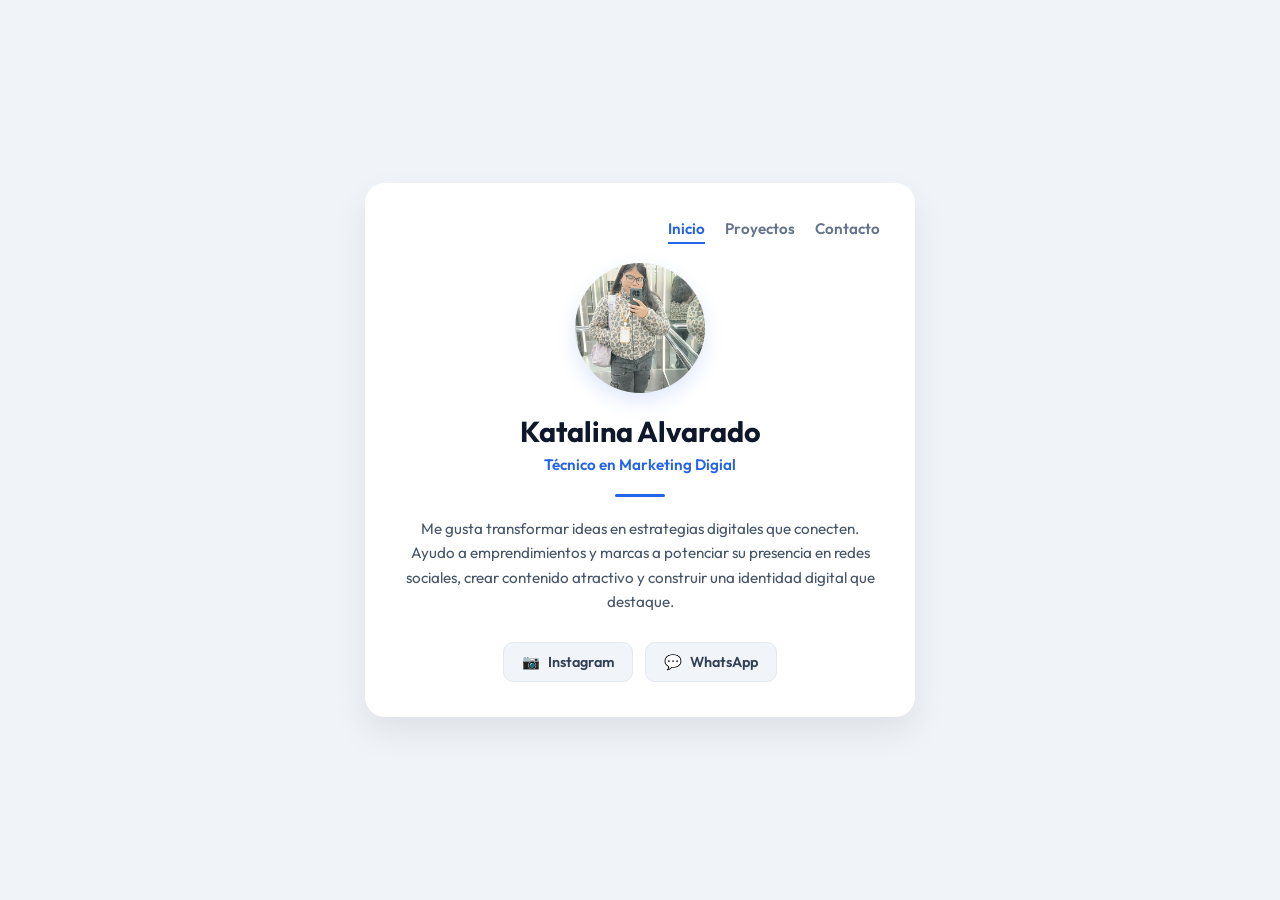
==== index.html @ 7e20e164 "Guardar cambios realizados en el proyecto" ====
<!DOCTYPE html>
<html lang="es">

<head>
    <meta charset="UTF-8">
    <meta name="viewport" content="width=device-width, initial-scale=1.0">
    <title>Mi Portafolio - Tarjeta de Presentación</title>
    <!-- Vinculación del archivo CSS externo -->
    <link rel="stylesheet" href="css/style.css">
    <!-- Tipografía desde Google Fonts (Outfit) -->
    <link rel="preconnect" href="https://fonts.googleapis.com">
    <link rel="preconnect" href="https://fonts.gstatic.com" crossorigin>
    <link href="https://fonts.googleapis.com/css2?family=Outfit:wght@300;400;600;700&display=swap" rel="stylesheet">
</head>

<body>

    <!-- CONTENEDOR CENTRAL (TARJETA) -->
    <main class="card">

        <!-- 4.1 Menú de Navegación Superior -->
        <nav class="nav-menu">
            <ul>
                <li><a href="#" class="active">Inicio</a></li>
                <li><a href="#">Proyectos</a></li>
                <li><a href="#">Contacto</a></li>
            </ul>
        </nav>

        <!-- 4.2 Avatar Circular -->
        <div class="avatar-container">
            <!-- Corregida la ruta a img/avatar.jpg -->
            <img src="img/avatar.jpg" alt="Fotografía de Katalina Alvarado" class="avatar-img">
        </div>

        <!-- 4.3 Jerarquía de Textos y Línea Separadora -->
        <h1 class="name">Katalina Alvarado</h1>
        <p class="subtitle">Técnico en Marketing Digial</p>

        <hr class="divider">

        <p class="bio">
            Me gusta transformar ideas en estrategias digitales que conecten. Ayudo a emprendimientos y marcas
            a potenciar su presencia en redes sociales, crear contenido atractivo y construir una identidad digital que
            destaque.
        </p>

        <!-- 4.4 Botones de Enlace (Redes Sociales) -->
        <div class="social-links">
            <a href=https://www.instagram.com/kataatejidos?stkn=MW1tZG80bTdweTByMg==target="_blank"
                rel="noopener noreferrer" class="btn">
                <i class="icon">📷</i> Instagram
            </a>
            <a href=https://web.whatsapp.com/="_blank" rel="noopener noreferrer" class="btn">
                <i class="icon">💬</i> WhatsApp
            </a>
        </div>

    </main>

</body>

</html>
---- css/style.css ----
/* ==========================================================================
   1. RESET Y ESTILOS GENERALES
   ========================================================================== */
* {
    margin: 0;
    padding: 0;
    box-sizing: border-box;
}

body {
    font-family: 'Outfit', 'Arial', sans-serif;
    background-color: #f0f4f8;
    color: #334155;

    /* CENTRADO FLEXBOX */
    display: flex;
    justify-content: center;
    align-items: center;

    min-height: 100vh;
    padding: 20px;
}

/* ==========================================================================
   2. CONTENEDOR CENTRAL (CARD)
   ========================================================================== */
.card {
    background-color: #ffffff;
    width: 90%;
    max-width: 550px;
    border-radius: 20px;
    box-shadow: 0 15px 35px rgba(0, 0, 0, 0.08);
    padding: 35px;
    text-align: center;
}

/* ==========================================================================
   3. MENÚ DE NAVEGACIÓN
   ========================================================================== */
.nav-menu ul {
    list-style: none;
    display: flex;
    justify-content: flex-end;
    gap: 20px;
    margin-bottom: 25px;
}

.nav-menu a {
    text-decoration: none;
    color: #64748b;
    font-size: 0.95rem;
    font-weight: 600;
    padding-bottom: 4px;
    transition: all 0.3s ease;
}

.nav-menu a:hover,
.nav-menu a.active {
    color: #2563eb;
    border-bottom: 2px solid #2563eb;
}

/* ==========================================================================
   4. AVATAR CIRCULAR
   ========================================================================== */
.avatar-container {
    width: 130px;
    height: 130px;
    margin: 0 auto 20px auto;
    border-radius: 50%;
    overflow: hidden;
    box-shadow: 0 8px 20px rgba(37, 99, 235, 0.15);
}

.avatar-img {
    width: 100%;
    height: 100%;
    object-fit: cover;
}

/* ==========================================================================
   5. TEXTOS Y DIVISOR
   ========================================================================== */
.name {
    font-size: 1.8rem;
    font-weight: 700;
    color: #0f172a;
    margin-bottom: 6px;
}

.subtitle {
    font-size: 0.95rem;
    color: #2563eb;
    font-weight: 600;
    margin-bottom: 20px;
}

.divider {
    width: 50px;
    height: 3px;
    background-color: #2563eb;
    border: none;
    border-radius: 2px;
    margin: 0 auto 20px auto;
}

.bio {
    font-size: 0.95rem;
    line-height: 1.6;
    color: #475569;
    margin-bottom: 28px;
}

/* ==========================================================================
   6. BOTONES SOCIALES
   ========================================================================== */
.social-links {
    display: flex;
    justify-content: center;
    gap: 12px;
    flex-wrap: wrap;
}

.btn {
    display: inline-flex;
    align-items: center;
    gap: 8px;
    padding: 10px 18px;
    border-radius: 10px;
    text-decoration: none;
    font-weight: 600;
    font-size: 0.9rem;
    color: #334155;
    background-color: #f1f5f9;
    border: 1px solid #e2e8f0;
    transition: all 0.3s ease;
}

.btn:hover {
    background-color: #2563eb;
    color: #ffffff;
    border-color: #2563eb;
    transform: translateY(-2px);
}

.icon {
    font-style: normal;
}
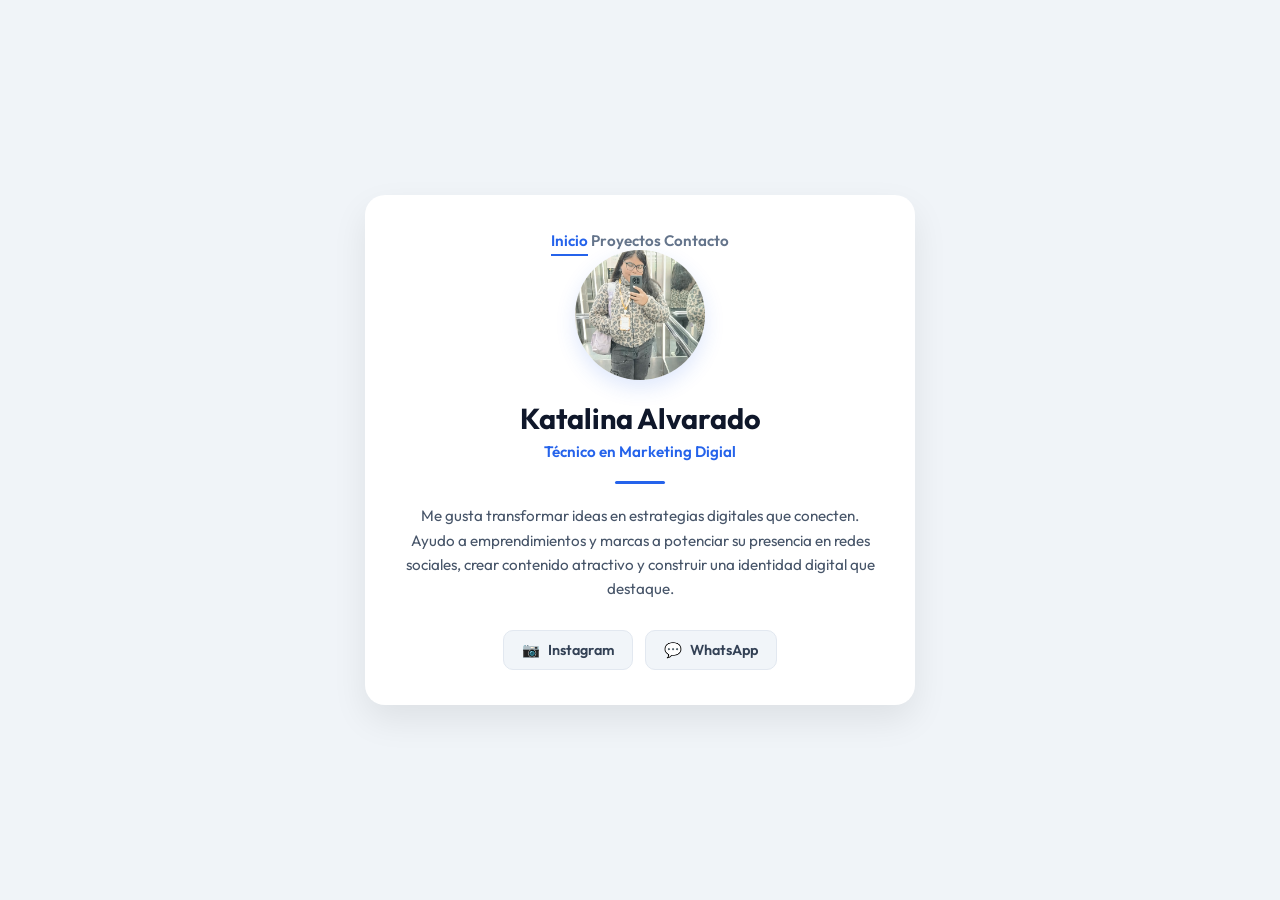
==== commit 491d1b13: "feat: implementar paginas de proyectos y contacto con navegacion completa" ====
--- a/index.html
+++ b/index.html
@@ -20,11 +20,9 @@
 
         <!-- 4.1 Menú de Navegación Superior -->
         <nav class="nav-menu">
-            <ul>
-                <li><a href="#" class="active">Inicio</a></li>
-                <li><a href="#">Proyectos</a></li>
-                <li><a href="#">Contacto</a></li>
-            </ul>
+            <a href="index.html" class="active">Inicio</a>
+            <a href="proyectos.html">Proyectos</a>
+            <a href="contacto.html">Contacto</a>
         </nav>
 
         <!-- 4.2 Avatar Circular -->
@@ -47,8 +45,7 @@
 
         <!-- 4.4 Botones de Enlace (Redes Sociales) -->
         <div class="social-links">
-            <a href=https://www.instagram.com/kataatejidos?stkn=MW1tZG80bTdweTByMg==target="_blank"
-                rel="noopener noreferrer" class="btn">
+            <a href="https://www.instagram.com/kataatejidos" target="_blank" rel="noopener noreferrer" class="btn">
                 <i class="icon">📷</i> Instagram
             </a>
             <a href=https://web.whatsapp.com/="_blank" rel="noopener noreferrer" class="btn">
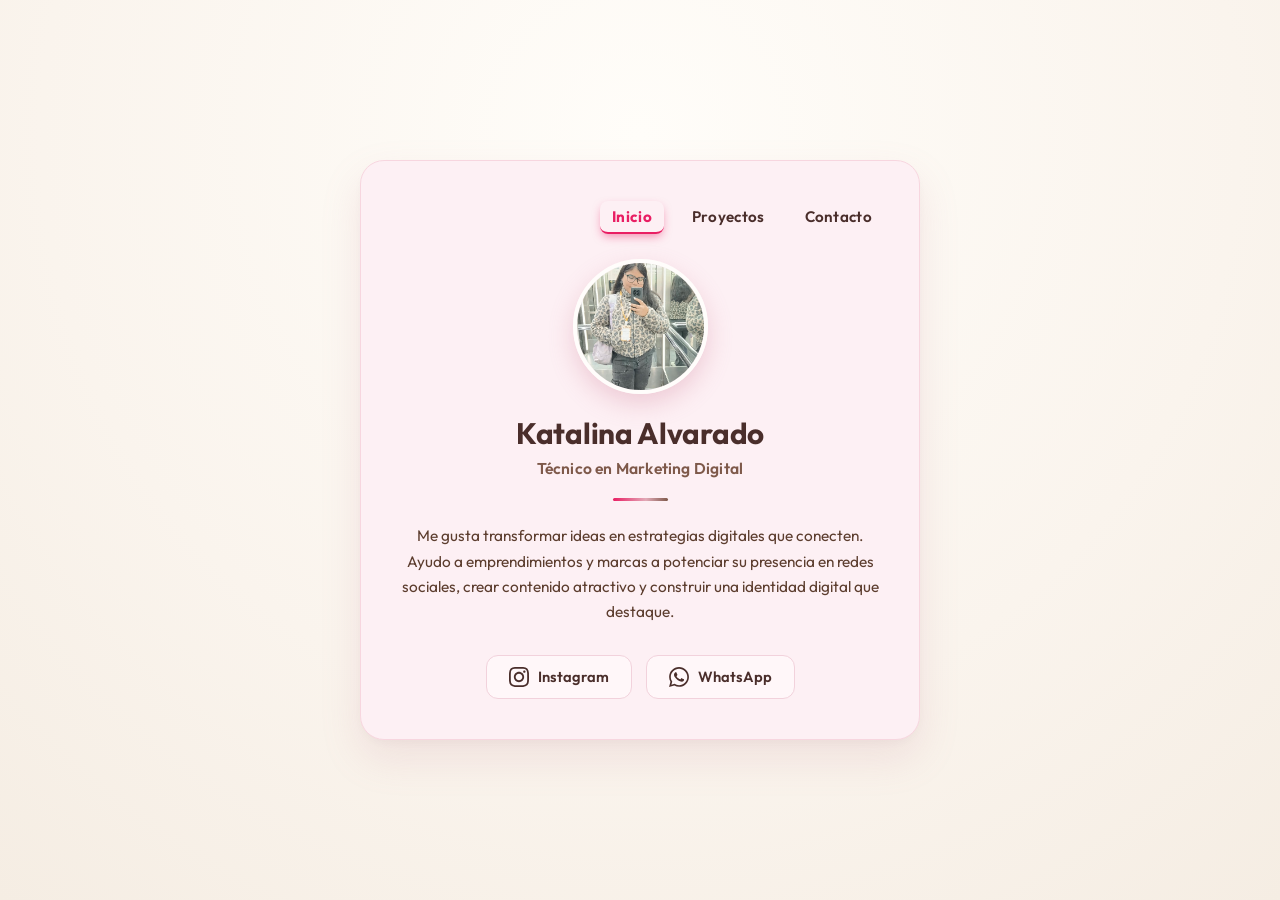
==== commit 13c5a059: "guardar cambios de colores e iconos" ====
--- a/index.html
+++ b/index.html
@@ -4,7 +4,7 @@
 <head>
     <meta charset="UTF-8">
     <meta name="viewport" content="width=device-width, initial-scale=1.0">
-    <title>Mi Portafolio - Tarjeta de Presentación</title>
+    <title>Mi Portafolio - Katalina Alvarado</title>
     <!-- Vinculación del archivo CSS externo -->
     <link rel="stylesheet" href="css/style.css">
     <!-- Tipografía desde Google Fonts (Outfit) -->
@@ -27,13 +27,12 @@
 
         <!-- 4.2 Avatar Circular -->
         <div class="avatar-container">
-            <!-- Corregida la ruta a img/avatar.jpg -->
             <img src="img/avatar.jpg" alt="Fotografía de Katalina Alvarado" class="avatar-img">
         </div>
 
         <!-- 4.3 Jerarquía de Textos y Línea Separadora -->
         <h1 class="name">Katalina Alvarado</h1>
-        <p class="subtitle">Técnico en Marketing Digial</p>
+        <p class="subtitle">Técnico en Marketing Digital</p>
 
         <hr class="divider">
 
@@ -45,11 +44,17 @@
 
         <!-- 4.4 Botones de Enlace (Redes Sociales) -->
         <div class="social-links">
-            <a href="https://www.instagram.com/kataatejidos" target="_blank" rel="noopener noreferrer" class="btn">
-                <i class="icon">📷</i> Instagram
+            <a href="https://www.instagram.com/kataatejidos" target="_blank" rel="noopener noreferrer" class="btn btn-instagram">
+                <svg class="social-icon" width="20" height="20" viewBox="0 0 24 24" fill="currentColor" aria-hidden="true">
+                    <path d="M12 2.163c3.204 0 3.584.012 4.85.07 3.252.148 4.771 1.691 4.919 4.919.058 1.265.069 1.645.069 4.849 0 3.205-.012 3.584-.069 4.849-.149 3.225-1.664 4.771-4.919 4.919-1.266.058-1.644.07-4.85.07-3.204 0-3.584-.012-4.849-.07-3.26-.149-4.771-1.699-4.919-4.92-.058-1.265-.07-1.644-.07-4.849 0-3.204.013-3.583.07-4.849.149-3.227 1.664-4.771 4.919-4.919 1.266-.057 1.645-.069 4.849-.069zm0-2.163c-3.259 0-3.667.014-4.947.072-4.358.2-6.78 2.618-6.98 6.98-.059 1.281-.073 1.689-.073 4.948 0 3.259.014 3.668.072 4.948.2 4.358 2.618 6.78 6.98 6.98 1.281.058 1.689.072 4.948.072 3.259 0 3.668-.014 4.948-.072 4.354-.2 6.782-2.618 6.979-6.98.059-1.28.073-1.689.073-4.948 0-3.259-.014-3.667-.072-4.947-.196-4.354-2.617-6.78-6.979-6.98-1.281-.059-1.69-.073-4.949-.073zm0 5.838c-3.403 0-6.162 2.759-6.162 6.162s2.759 6.163 6.162 6.163 6.162-2.759 6.162-6.163c0-3.403-2.759-6.162-6.162-6.162zm0 10.162c-2.209 0-4-1.79-4-4 0-2.209 1.791-4 4-4s4 1.791 4 4c0 2.21-1.791 4-4 4zm6.406-11.845c-.796 0-1.441.645-1.441 1.44s.645 1.44 1.441 1.44c.795 0 1.439-.645 1.439-1.44s-.644-1.44-1.439-1.44z"/>
+                </svg>
+                <span>Instagram</span>
             </a>
-            <a href=https://web.whatsapp.com/="_blank" rel="noopener noreferrer" class="btn">
-                <i class="icon">💬</i> WhatsApp
+            <a href="https://web.whatsapp.com/" target="_blank" rel="noopener noreferrer" class="btn btn-whatsapp">
+                <svg class="social-icon" width="20" height="20" viewBox="0 0 24 24" fill="currentColor" aria-hidden="true">
+                    <path d="M.057 24l1.687-6.163c-1.041-1.804-1.588-3.849-1.587-5.946.003-6.556 5.338-11.891 11.893-11.891 3.181.001 6.167 1.24 8.413 3.488 2.245 2.248 3.481 5.236 3.48 8.414-.003 6.557-5.338 11.892-11.893 11.892-1.99-.001-3.951-.5-5.688-1.448l-6.305 1.654zm6.597-3.807c1.676.995 3.276 1.591 5.392 1.592 5.448 0 9.886-4.434 9.889-9.885.002-5.462-4.415-9.89-9.881-9.892-5.452 0-9.887 4.434-9.889 9.884-.001 2.225.651 3.891 1.746 5.634l-.999 3.648 3.742-.981zm11.387-5.464c-.074-.124-.272-.198-.57-.347-.297-.149-1.758-.868-2.031-.967-.272-.099-.47-.149-.669.149-.198.297-.768.967-.941 1.165-.173.198-.347.223-.644.074-.297-.149-1.255-.462-2.39-1.475-.883-.788-1.48-1.761-1.653-2.059-.173-.297-.018-.458.13-.606.134-.133.297-.347.446-.521.151-.172.2-.296.3-.495.099-.198.05-.372-.025-.521-.075-.148-.669-1.611-.916-2.206-.242-.579-.487-.501-.669-.51l-.57-.01c-.198 0-.52.074-.792.372s-1.04 1.016-1.04 2.479 1.065 2.876 1.213 3.074c.149.198 2.095 3.2 5.076 4.487.709.306 1.263.489 1.694.626.712.226 1.36.194 1.872.118.571-.085 1.758-.719 2.006-1.413.248-.695.248-1.29.173-1.414z"/>
+                </svg>
+                <span>WhatsApp</span>
             </a>
         </div>
 
--- a/css/style.css
+++ b/css/style.css
@@ -1,5 +1,41 @@
 /* ==========================================================================
-   1. RESET Y ESTILOS GENERALES
+   1. VARIABLES CSS - PALETA DE COLOR Y EFECTOS
+   ========================================================================== */
+:root {
+    /* Fondo crema claro */
+    --bg-cream: #FAF5EE;
+    --bg-cream-gradient: radial-gradient(circle at 50% 15%, #FFFDF9 0%, #FAF4ED 60%, #F5EDE3 100%);
+
+    /* Cuadro rosado claro */
+    --card-pink: #FDF0F4;
+    --card-pink-border: #F7D6DF;
+    --card-pink-inner: #FFF8FA;
+    --card-shadow: 0 18px 40px rgba(194, 126, 146, 0.16), 0 4px 12px rgba(0, 0, 0, 0.03);
+
+    /* Textos color café */
+    --text-coffee: #4A2E2B;        /* Café oscuro para nombres y títulos */
+    --text-coffee-body: #5C3D2E;   /* Café intermedio para biografía y textos */
+    --text-coffee-muted: #7E594A;  /* Café suave para subtítulos y detalles */
+    --divider-color: #E2AAB7;      /* Línea separadora */
+
+    /* Links y efecto brillo rosado fuerte */
+    --pink-strong: #E91E63;
+    --pink-glow: rgba(233, 30, 99, 0.7);
+    --pink-glow-spread: 0 0 12px rgba(233, 30, 99, 0.7), 0 0 24px rgba(233, 30, 99, 0.35);
+
+    /* Colores de brillo para redes sociales */
+    --social-bg: #FFF7F9;
+    --social-border: #F2D2DC;
+    --instagram-color: #E1306C;
+    --instagram-glow: 0 0 15px rgba(225, 48, 108, 0.75), 0 0 28px rgba(225, 48, 108, 0.4);
+    --whatsapp-color: #25D366;
+    --whatsapp-glow: 0 0 15px rgba(37, 211, 102, 0.75), 0 0 28px rgba(37, 211, 102, 0.4);
+    --github-color: #8A57DF;
+    --github-glow: 0 0 15px rgba(138, 87, 223, 0.75), 0 0 28px rgba(138, 87, 223, 0.4);
+}
+
+/* ==========================================================================
+   2. RESET Y ESTILOS GENERALES
    ========================================================================== */
 * {
     margin: 0;
@@ -8,141 +44,380 @@
 }
 
 body {
-    font-family: 'Outfit', 'Arial', sans-serif;
-    background-color: #f0f4f8;
-    color: #334155;
-
-    /* CENTRADO FLEXBOX */
+    font-family: 'Outfit', -apple-system, BlinkMacSystemFont, 'Segoe UI', Roboto, sans-serif;
+    background-color: var(--bg-cream);
+    background-image: var(--bg-cream-gradient);
+    color: var(--text-coffee-body);
+    min-height: 100vh;
     display: flex;
     justify-content: center;
     align-items: center;
-
-    min-height: 100vh;
-    padding: 20px;
-}
-
-/* ==========================================================================
-   2. CONTENEDOR CENTRAL (CARD)
+    padding: 25px 20px;
+}
+
+/* Estilo global de enlaces */
+a {
+    color: var(--text-coffee);
+    text-decoration: none;
+    transition: all 0.3s cubic-bezier(0.25, 0.8, 0.25, 1);
+}
+
+a:hover {
+    color: var(--pink-strong);
+    text-shadow: var(--pink-glow-spread);
+}
+
+/* ==========================================================================
+   3. CONTENEDOR CENTRAL (CUADRO / TARJETA)
    ========================================================================== */
 .card {
-    background-color: #ffffff;
+    background-color: var(--card-pink);
     width: 90%;
-    max-width: 550px;
-    border-radius: 20px;
-    box-shadow: 0 15px 35px rgba(0, 0, 0, 0.08);
-    padding: 35px;
+    max-width: 560px;
+    border-radius: 24px;
+    border: 1px solid var(--card-pink-border);
+    box-shadow: var(--card-shadow);
+    padding: 40px 35px;
     text-align: center;
-}
-
-/* ==========================================================================
-   3. MENÚ DE NAVEGACIÓN
-   ========================================================================== */
+    position: relative;
+    backdrop-filter: blur(8px);
+    transition: transform 0.3s ease, box-shadow 0.3s ease;
+}
+
+/* ==========================================================================
+   4. MENÚ DE NAVEGACIÓN
+   ========================================================================== */
+.nav-menu {
+    display: flex;
+    justify-content: flex-end;
+    gap: 16px;
+    margin-bottom: 25px;
+}
+
 .nav-menu ul {
     list-style: none;
     display: flex;
     justify-content: flex-end;
-    gap: 20px;
+    gap: 16px;
     margin-bottom: 25px;
+    padding: 0;
 }
 
 .nav-menu a {
     text-decoration: none;
-    color: #64748b;
+    color: var(--text-coffee);
     font-size: 0.95rem;
     font-weight: 600;
-    padding-bottom: 4px;
+    padding: 6px 12px;
+    border-radius: 8px;
+    position: relative;
+    letter-spacing: 0.3px;
     transition: all 0.3s ease;
 }
 
-.nav-menu a:hover,
+.nav-menu a:hover {
+    color: var(--pink-strong);
+    text-shadow: 0 0 10px var(--pink-glow), 0 0 20px rgba(233, 30, 99, 0.4);
+    background-color: rgba(233, 30, 99, 0.06);
+}
+
 .nav-menu a.active {
-    color: #2563eb;
-    border-bottom: 2px solid #2563eb;
-}
-
-/* ==========================================================================
-   4. AVATAR CIRCULAR
+    color: var(--pink-strong);
+    font-weight: 700;
+    border-bottom: 2px solid var(--pink-strong);
+    box-shadow: 0 4px 10px -2px rgba(233, 30, 99, 0.5);
+}
+
+/* ==========================================================================
+   5. AVATAR CIRCULAR
    ========================================================================== */
 .avatar-container {
-    width: 130px;
-    height: 130px;
+    width: 135px;
+    height: 135px;
     margin: 0 auto 20px auto;
     border-radius: 50%;
     overflow: hidden;
-    box-shadow: 0 8px 20px rgba(37, 99, 235, 0.15);
+    border: 4px solid #FFFDFB;
+    box-shadow: 0 10px 25px rgba(205, 120, 145, 0.3);
+    transition: transform 0.3s ease, box-shadow 0.3s ease;
+}
+
+.avatar-container:hover {
+    transform: scale(1.03);
+    box-shadow: 0 12px 28px rgba(233, 30, 99, 0.35);
 }
 
 .avatar-img {
     width: 100%;
     height: 100%;
     object-fit: cover;
-}
-
-/* ==========================================================================
-   5. TEXTOS Y DIVISOR
-   ========================================================================== */
-.name {
-    font-size: 1.8rem;
+    display: block;
+}
+
+/* ==========================================================================
+   6. TEXTOS Y LÍNEA DIVISORA (COLOR CAFÉ)
+   ========================================================================== */
+.name, h1 {
+    font-size: 1.85rem;
     font-weight: 700;
-    color: #0f172a;
+    color: var(--text-coffee);
     margin-bottom: 6px;
+    letter-spacing: -0.3px;
 }
 
 .subtitle {
-    font-size: 0.95rem;
-    color: #2563eb;
+    font-size: 0.98rem;
+    color: var(--text-coffee-muted);
     font-weight: 600;
     margin-bottom: 20px;
+    letter-spacing: 0.2px;
 }
 
 .divider {
-    width: 50px;
+    width: 55px;
     height: 3px;
-    background-color: #2563eb;
+    background: linear-gradient(90deg, #E91E63 0%, var(--divider-color) 60%, var(--text-coffee-muted) 100%);
     border: none;
-    border-radius: 2px;
-    margin: 0 auto 20px auto;
+    border-radius: 3px;
+    margin: 0 auto 22px auto;
 }
 
 .bio {
-    font-size: 0.95rem;
-    line-height: 1.6;
-    color: #475569;
-    margin-bottom: 28px;
-}
-
-/* ==========================================================================
-   6. BOTONES SOCIALES
+    font-size: 0.96rem;
+    line-height: 1.65;
+    color: var(--text-coffee-body);
+    margin-bottom: 30px;
+    text-align: center;
+}
+
+/* ==========================================================================
+   7. BOTONES SOCIALES E ICONOS
    ========================================================================== */
 .social-links {
     display: flex;
     justify-content: center;
-    gap: 12px;
+    gap: 14px;
     flex-wrap: wrap;
 }
 
 .btn {
     display: inline-flex;
     align-items: center;
-    gap: 8px;
-    padding: 10px 18px;
-    border-radius: 10px;
+    justify-content: center;
+    gap: 9px;
+    padding: 11px 22px;
+    border-radius: 12px;
     text-decoration: none;
     font-weight: 600;
+    font-size: 0.92rem;
+    color: var(--text-coffee);
+    background-color: var(--social-bg);
+    border: 1.5px solid var(--social-border);
+    transition: all 0.35s cubic-bezier(0.25, 0.8, 0.25, 1);
+    cursor: pointer;
+}
+
+.btn .icon,
+.btn .social-icon {
+    display: inline-flex;
+    align-items: center;
+    justify-content: center;
+    color: var(--text-coffee);
+    fill: currentColor;
+    transition: all 0.35s ease;
+}
+
+/* Links al pasar el cursor: color rosado fuerte y brillo general */
+.btn:hover {
+    color: var(--pink-strong);
+    border-color: var(--pink-strong);
+    background-color: #FFFFFF;
+    box-shadow: 0 0 15px rgba(233, 30, 99, 0.6), 0 0 28px rgba(233, 30, 99, 0.3);
+    text-shadow: 0 0 8px rgba(233, 30, 99, 0.5);
+    transform: translateY(-3px);
+}
+
+.btn:hover .icon,
+.btn:hover .social-icon {
+    color: inherit;
+    fill: currentColor;
+}
+
+/* Brillo específico de Instagram al pasar el cursor */
+.btn-instagram:hover {
+    color: var(--instagram-color);
+    border-color: var(--instagram-color);
+    background-color: #FFFFFF;
+    box-shadow: var(--instagram-glow);
+    text-shadow: 0 0 8px rgba(225, 48, 108, 0.7);
+}
+
+.btn-instagram:hover .social-icon {
+    color: var(--instagram-color);
+    fill: var(--instagram-color);
+    filter: drop-shadow(0 0 6px rgba(225, 48, 108, 0.7));
+}
+
+/* Brillo específico de WhatsApp al pasar el cursor */
+.btn-whatsapp:hover {
+    color: #1FAF59;
+    border-color: var(--whatsapp-color);
+    background-color: #FFFFFF;
+    box-shadow: var(--whatsapp-glow);
+    text-shadow: 0 0 8px rgba(37, 211, 102, 0.7);
+}
+
+.btn-whatsapp:hover .social-icon {
+    color: var(--whatsapp-color);
+    fill: var(--whatsapp-color);
+    filter: drop-shadow(0 0 6px rgba(37, 211, 102, 0.7));
+}
+
+/* ==========================================================================
+   8. PÁGINA DE PROYECTOS (ESTILOS ARMONIOSOS)
+   ========================================================================== */
+.projects-container {
+    width: 100%;
+}
+
+.projects-container h2 {
+    font-size: 1.8rem;
+    font-weight: 700;
+    color: var(--text-coffee);
+    margin-bottom: 20px;
+    text-align: center;
+}
+
+.projects-grid {
+    display: grid;
+    grid-template-columns: 1fr;
+    gap: 22px;
+    margin-top: 15px;
+}
+
+.project-card {
+    background-color: var(--card-pink-inner);
+    border: 1.5px solid var(--card-pink-border);
+    border-radius: 18px;
+    padding: 20px;
+    text-align: center;
+    box-shadow: 0 6px 16px rgba(194, 126, 146, 0.1);
+    transition: transform 0.3s ease, box-shadow 0.3s ease;
+}
+
+.project-card:hover {
+    transform: translateY(-4px);
+    box-shadow: 0 12px 28px rgba(233, 30, 99, 0.22);
+    border-color: #F0BDCB;
+}
+
+.project-card img,
+.projects-grid img {
+    width: 100% !important;
+    max-width: 320px !important;
+    height: 220px !important;
+    object-fit: cover !important;
+    display: block !important;
+    margin: 0 auto 16px auto !important;
+    border-radius: 14px !important;
+    box-shadow: 0 6px 14px rgba(180, 110, 130, 0.15);
+}
+
+.project-card h3 {
+    font-size: 1.25rem;
+    color: var(--text-coffee);
+    margin-bottom: 8px;
+    font-weight: 700;
+}
+
+.project-card p {
+    font-size: 0.92rem;
+    color: var(--text-coffee-body);
+    line-height: 1.55;
+    margin-bottom: 16px;
+}
+
+/* ==========================================================================
+   9. PÁGINA DE CONTACTO (FORMULARIO)
+   ========================================================================== */
+.contact-container {
+    width: 100%;
+}
+
+.contact-container h2 {
+    font-size: 1.8rem;
+    font-weight: 700;
+    color: var(--text-coffee);
+    margin-bottom: 8px;
+}
+
+.contact-container p {
+    font-size: 0.95rem;
+    color: var(--text-coffee-body);
+    margin-bottom: 24px;
+}
+
+.contact-form {
+    display: flex;
+    flex-direction: column;
+    gap: 18px;
+    text-align: left;
+}
+
+.form-group {
+    display: flex;
+    flex-direction: column;
+    gap: 6px;
+}
+
+.form-group label {
     font-size: 0.9rem;
-    color: #334155;
-    background-color: #f1f5f9;
-    border: 1px solid #e2e8f0;
+    font-weight: 600;
+    color: var(--text-coffee);
+}
+
+.form-group input,
+.form-group textarea {
+    width: 100%;
+    padding: 12px 14px;
+    border: 1.5px solid var(--card-pink-border);
+    border-radius: 10px;
+    font-family: inherit;
+    font-size: 0.95rem;
+    color: var(--text-coffee);
+    background-color: #FFFFFF;
     transition: all 0.3s ease;
 }
 
-.btn:hover {
-    background-color: #2563eb;
-    color: #ffffff;
-    border-color: #2563eb;
+.form-group input:focus,
+.form-group textarea:focus {
+    outline: none;
+    border-color: var(--pink-strong);
+    box-shadow: 0 0 10px rgba(233, 30, 99, 0.35);
+}
+
+.form-group input::placeholder,
+.form-group textarea::placeholder {
+    color: #A9897E;
+}
+
+.btn-submit {
+    background-color: var(--text-coffee);
+    color: #FFF8F6;
+    border: none;
+    padding: 13px 25px;
+    border-radius: 12px;
+    font-size: 1rem;
+    font-weight: 600;
+    cursor: pointer;
+    transition: all 0.3s cubic-bezier(0.25, 0.8, 0.25, 1);
+    margin-top: 8px;
+    width: 100%;
+}
+
+.btn-submit:hover {
+    background-color: var(--pink-strong);
+    color: #FFFFFF;
+    box-shadow: 0 0 18px rgba(233, 30, 99, 0.7), 0 0 30px rgba(233, 30, 99, 0.35);
     transform: translateY(-2px);
-}
-
-.icon {
-    font-style: normal;
 }
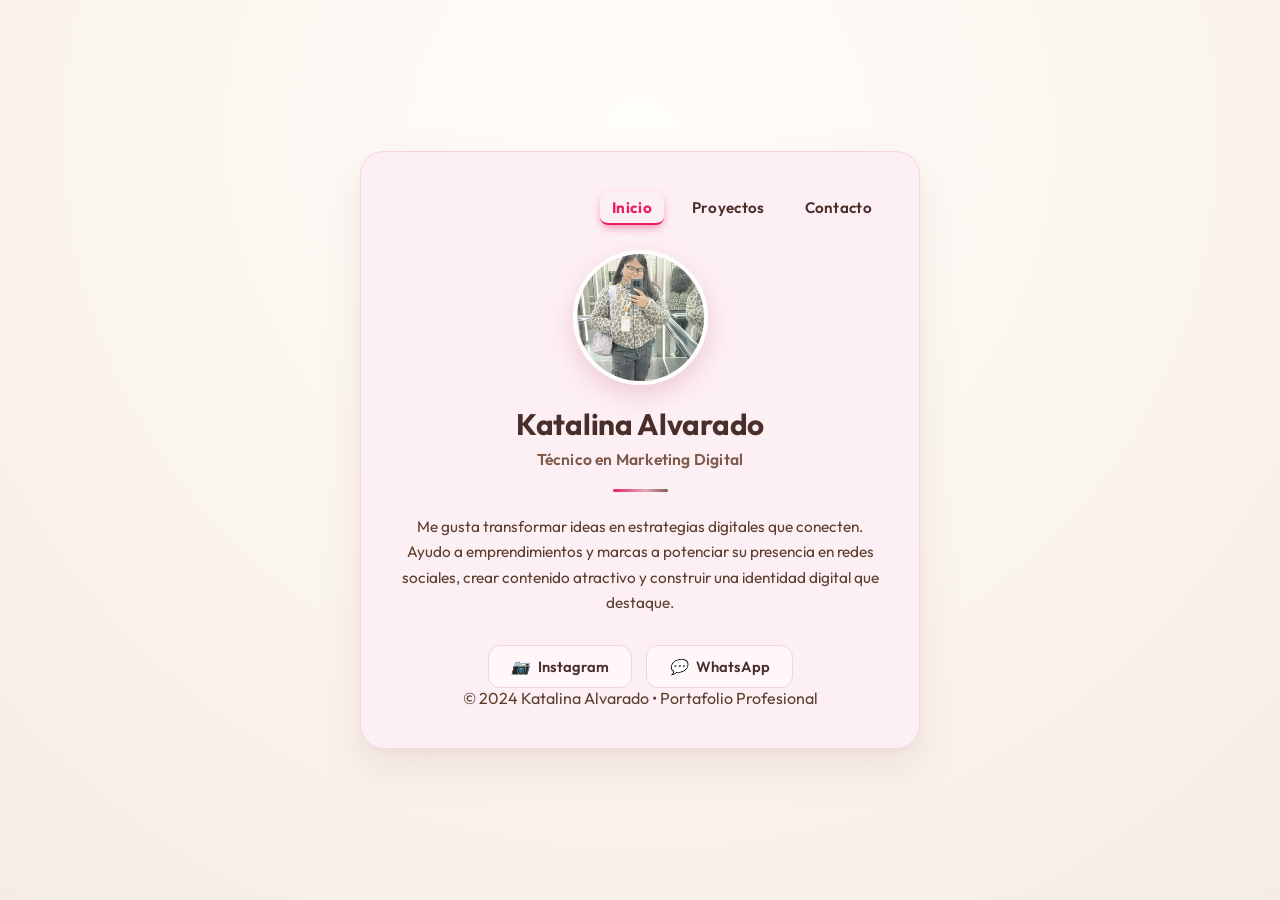
==== commit 29351251: "refactor(html): reestructurar maquetacion semantica html5 y corregir navegacion en las 3 paginas" ====
--- a/index.html
+++ b/index.html
@@ -4,61 +4,79 @@
 <head>
     <meta charset="UTF-8">
     <meta name="viewport" content="width=device-width, initial-scale=1.0">
-    <title>Mi Portafolio - Katalina Alvarado</title>
-    <!-- Vinculación del archivo CSS externo -->
+    <title>Katalina Alvarado | Portafolio Marketing Digital</title>
+    <!-- Vinculación del archivo CSS externo compartido -->
     <link rel="stylesheet" href="css/style.css">
     <!-- Tipografía desde Google Fonts (Outfit) -->
     <link rel="preconnect" href="https://fonts.googleapis.com">
     <link rel="preconnect" href="https://fonts.gstatic.com" crossorigin>
-    <link href="https://fonts.googleapis.com/css2?family=Outfit:wght@300;400;600;700&display=swap" rel="stylesheet">
+    <link href="https://fonts.googleapis.com/css2?family=Outfit:wght@300;400;500;600;700&display=swap" rel="stylesheet">
+    <!-- Librería AOS (Animate On Scroll) - Hoja de Estilos -->
+    <link rel="stylesheet" href="https://unpkg.com/aos@next/dist/aos.css">
 </head>
 
 <body>
 
     <!-- CONTENEDOR CENTRAL (TARJETA) -->
-    <main class="card">
+    <!-- Solucionado con la guía de HTML/CSS: Maquetación semántica y atributos AOS -->
+    <main class="card" data-aos="fade-up" data-aos-duration="800">
 
-        <!-- 4.1 Menú de Navegación Superior -->
-        <nav class="nav-menu">
-            <a href="index.html" class="active">Inicio</a>
-            <a href="proyectos.html">Proyectos</a>
-            <a href="contacto.html">Contacto</a>
-        </nav>
+        <!-- 1. Encabezado y Menú de Navegación Común -->
+        <header class="main-header">
+            <nav class="nav-menu" aria-label="Navegación principal">
+                <a href="index.html" class="active">Inicio</a>
+                <a href="proyectos.html">Proyectos</a>
+                <a href="contacto.html">Contacto</a>
+            </nav>
+        </header>
 
-        <!-- 4.2 Avatar Circular -->
-        <div class="avatar-container">
-            <img src="img/avatar.jpg" alt="Fotografía de Katalina Alvarado" class="avatar-img">
-        </div>
+        <!-- 2. Sección de Perfil y Presentación -->
+        <section class="profile-info">
+            <!-- Avatar Circular -->
+            <div class="avatar-container" data-aos="zoom-in" data-aos-delay="200">
+                <img src="img/avatar.jpg" alt="Fotografía de perfil de Katalina Alvarado" class="avatar-img">
+            </div>
 
-        <!-- 4.3 Jerarquía de Textos y Línea Separadora -->
-        <h1 class="name">Katalina Alvarado</h1>
-        <p class="subtitle">Técnico en Marketing Digital</p>
+            <!-- Jerarquía de Textos y Títulos -->
+            <h1 class="name">Katalina Alvarado</h1>
+            <p class="subtitle">Técnico en Marketing Digital</p>
 
-        <hr class="divider">
+            <hr class="divider">
 
-        <p class="bio">
-            Me gusta transformar ideas en estrategias digitales que conecten. Ayudo a emprendimientos y marcas
-            a potenciar su presencia en redes sociales, crear contenido atractivo y construir una identidad digital que
-            destaque.
-        </p>
+            <p class="bio">
+                Me gusta transformar ideas en estrategias digitales que conecten. Ayudo a emprendimientos y marcas
+                a potenciar su presencia en redes sociales, crear contenido atractivo y construir una identidad digital que
+                destaque.
+            </p>
+        </section>
 
-        <!-- 4.4 Botones de Enlace (Redes Sociales) -->
-        <div class="social-links">
-            <a href="https://www.instagram.com/kataatejidos" target="_blank" rel="noopener noreferrer" class="btn btn-instagram">
-                <svg class="social-icon" width="20" height="20" viewBox="0 0 24 24" fill="currentColor" aria-hidden="true">
-                    <path d="M12 2.163c3.204 0 3.584.012 4.85.07 3.252.148 4.771 1.691 4.919 4.919.058 1.265.069 1.645.069 4.849 0 3.205-.012 3.584-.069 4.849-.149 3.225-1.664 4.771-4.919 4.919-1.266.058-1.644.07-4.85.07-3.204 0-3.584-.012-4.849-.07-3.26-.149-4.771-1.699-4.919-4.92-.058-1.265-.07-1.644-.07-4.849 0-3.204.013-3.583.07-4.849.149-3.227 1.664-4.771 4.919-4.919 1.266-.057 1.645-.069 4.849-.069zm0-2.163c-3.259 0-3.667.014-4.947.072-4.358.2-6.78 2.618-6.98 6.98-.059 1.281-.073 1.689-.073 4.948 0 3.259.014 3.668.072 4.948.2 4.358 2.618 6.78 6.98 6.98 1.281.058 1.689.072 4.948.072 3.259 0 3.668-.014 4.948-.072 4.354-.2 6.782-2.618 6.979-6.98.059-1.28.073-1.689.073-4.948 0-3.259-.014-3.667-.072-4.947-.196-4.354-2.617-6.78-6.979-6.98-1.281-.059-1.69-.073-4.949-.073zm0 5.838c-3.403 0-6.162 2.759-6.162 6.162s2.759 6.163 6.162 6.163 6.162-2.759 6.162-6.163c0-3.403-2.759-6.162-6.162-6.162zm0 10.162c-2.209 0-4-1.79-4-4 0-2.209 1.791-4 4-4s4 1.791 4 4c0 2.21-1.791 4-4 4zm6.406-11.845c-.796 0-1.441.645-1.441 1.44s.645 1.44 1.441 1.44c.795 0 1.439-.645 1.439-1.44s-.644-1.44-1.439-1.44z"/>
-                </svg>
-                <span>Instagram</span>
-            </a>
-            <a href="https://web.whatsapp.com/" target="_blank" rel="noopener noreferrer" class="btn btn-whatsapp">
-                <svg class="social-icon" width="20" height="20" viewBox="0 0 24 24" fill="currentColor" aria-hidden="true">
-                    <path d="M.057 24l1.687-6.163c-1.041-1.804-1.588-3.849-1.587-5.946.003-6.556 5.338-11.891 11.893-11.891 3.181.001 6.167 1.24 8.413 3.488 2.245 2.248 3.481 5.236 3.48 8.414-.003 6.557-5.338 11.892-11.893 11.892-1.99-.001-3.951-.5-5.688-1.448l-6.305 1.654zm6.597-3.807c1.676.995 3.276 1.591 5.392 1.592 5.448 0 9.886-4.434 9.889-9.885.002-5.462-4.415-9.89-9.881-9.892-5.452 0-9.887 4.434-9.889 9.884-.001 2.225.651 3.891 1.746 5.634l-.999 3.648 3.742-.981zm11.387-5.464c-.074-.124-.272-.198-.57-.347-.297-.149-1.758-.868-2.031-.967-.272-.099-.47-.149-.669.149-.198.297-.768.967-.941 1.165-.173.198-.347.223-.644.074-.297-.149-1.255-.462-2.39-1.475-.883-.788-1.48-1.761-1.653-2.059-.173-.297-.018-.458.13-.606.134-.133.297-.347.446-.521.151-.172.2-.296.3-.495.099-.198.05-.372-.025-.521-.075-.148-.669-1.611-.916-2.206-.242-.579-.487-.501-.669-.51l-.57-.01c-.198 0-.52.074-.792.372s-1.04 1.016-1.04 2.479 1.065 2.876 1.213 3.074c.149.198 2.095 3.2 5.076 4.487.709.306 1.263.489 1.694.626.712.226 1.36.194 1.872.118.571-.085 1.758-.719 2.006-1.413.248-.695.248-1.29.173-1.414z"/>
-                </svg>
-                <span>WhatsApp</span>
-            </a>
-        </div>
+        <!-- 3. Botones de Enlace a Redes Sociales con Interactividad Hover -->
+        <section class="social-section" aria-label="Enlaces sociales">
+            <div class="social-links" data-aos="fade-up" data-aos-delay="300">
+                <a href="https://www.instagram.com/kataatejidos" target="_blank" rel="noopener noreferrer" class="btn" title="Perfil de Instagram">
+                    <i class="icon" aria-hidden="true">📷</i> Instagram
+                </a>
+                <a href="https://web.whatsapp.com/" target="_blank" rel="noopener noreferrer" class="btn" title="Contactar por WhatsApp">
+                    <i class="icon" aria-hidden="true">💬</i> WhatsApp
+                </a>
+            </div>
+        </section>
+
+        <!-- 4. Pie de Página Semántico -->
+        <footer class="main-footer">
+            <p>&copy; 2024 Katalina Alvarado &bull; Portafolio Profesional</p>
+        </footer>
 
     </main>
+
+    <!-- Librería AOS (Animate On Scroll) - Script de Inicialización -->
+    <script src="https://unpkg.com/aos@next/dist/aos.js"></script>
+    <script>
+        AOS.init({
+            duration: 800,
+            once: true
+        });
+    </script>
 
 </body>
 
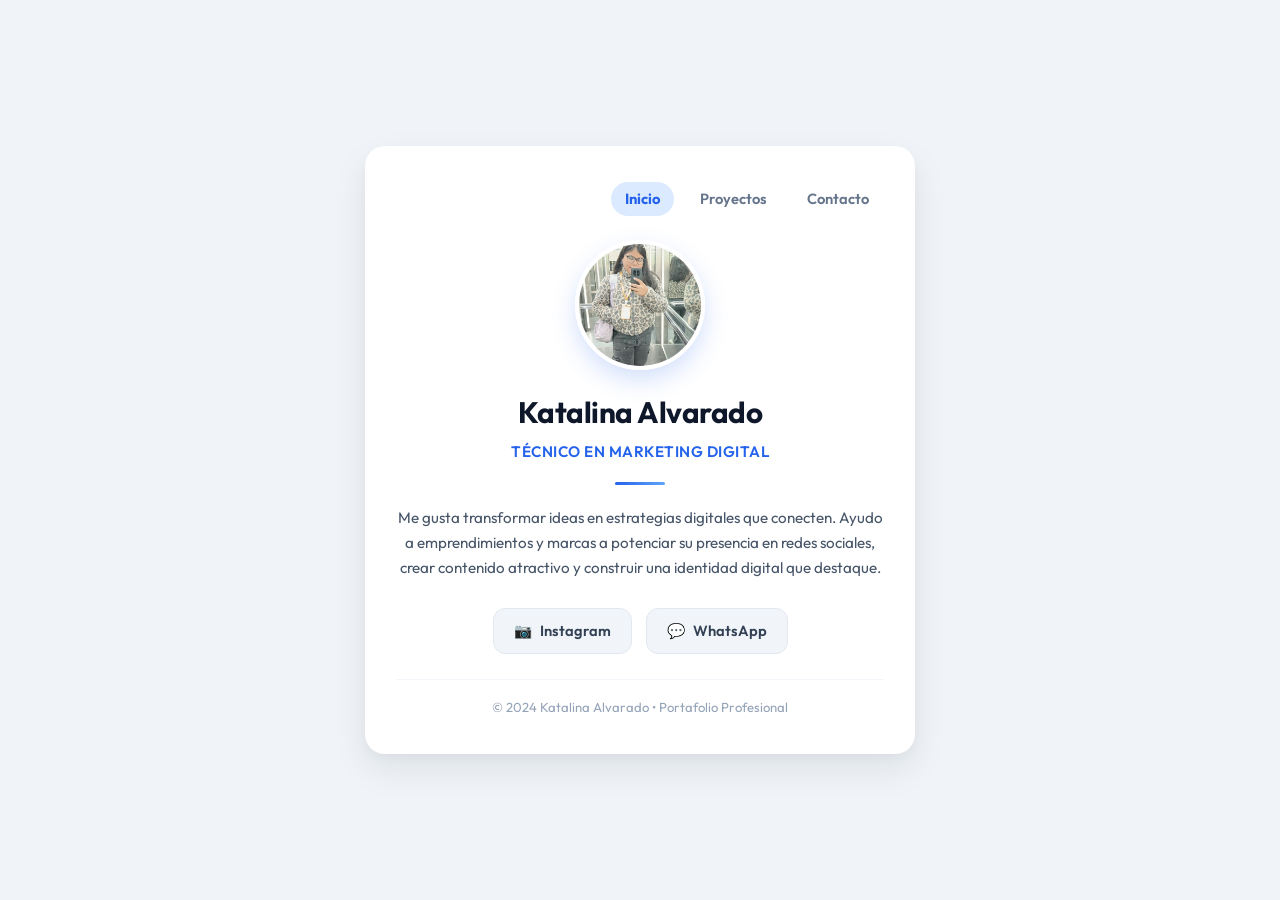
==== commit 3c069c13: "style: formateo y estructura de elementos semanticos" ====
--- a/index.html
+++ b/index.html
@@ -45,7 +45,8 @@
 
             <p class="bio">
                 Me gusta transformar ideas en estrategias digitales que conecten. Ayudo a emprendimientos y marcas
-                a potenciar su presencia en redes sociales, crear contenido atractivo y construir una identidad digital que
+                a potenciar su presencia en redes sociales, crear contenido atractivo y construir una identidad digital
+                que
                 destaque.
             </p>
         </section>
@@ -53,10 +54,12 @@
         <!-- 3. Botones de Enlace a Redes Sociales con Interactividad Hover -->
         <section class="social-section" aria-label="Enlaces sociales">
             <div class="social-links" data-aos="fade-up" data-aos-delay="300">
-                <a href="https://www.instagram.com/kataatejidos" target="_blank" rel="noopener noreferrer" class="btn" title="Perfil de Instagram">
+                <a href="https://www.instagram.com/kataatejidos" target="_blank" rel="noopener noreferrer" class="btn"
+                    title="Perfil de Instagram">
                     <i class="icon" aria-hidden="true">📷</i> Instagram
                 </a>
-                <a href="https://web.whatsapp.com/" target="_blank" rel="noopener noreferrer" class="btn" title="Contactar por WhatsApp">
+                <a href="https://web.whatsapp.com/" target="_blank" rel="noopener noreferrer" class="btn"
+                    title="Contactar por WhatsApp">
                     <i class="icon" aria-hidden="true">💬</i> WhatsApp
                 </a>
             </div>
--- a/css/style.css
+++ b/css/style.css
@@ -1,41 +1,5 @@
 /* ==========================================================================
-   1. VARIABLES CSS - PALETA DE COLOR Y EFECTOS
-   ========================================================================== */
-:root {
-    /* Fondo crema claro */
-    --bg-cream: #FAF5EE;
-    --bg-cream-gradient: radial-gradient(circle at 50% 15%, #FFFDF9 0%, #FAF4ED 60%, #F5EDE3 100%);
-
-    /* Cuadro rosado claro */
-    --card-pink: #FDF0F4;
-    --card-pink-border: #F7D6DF;
-    --card-pink-inner: #FFF8FA;
-    --card-shadow: 0 18px 40px rgba(194, 126, 146, 0.16), 0 4px 12px rgba(0, 0, 0, 0.03);
-
-    /* Textos color café */
-    --text-coffee: #4A2E2B;        /* Café oscuro para nombres y títulos */
-    --text-coffee-body: #5C3D2E;   /* Café intermedio para biografía y textos */
-    --text-coffee-muted: #7E594A;  /* Café suave para subtítulos y detalles */
-    --divider-color: #E2AAB7;      /* Línea separadora */
-
-    /* Links y efecto brillo rosado fuerte */
-    --pink-strong: #E91E63;
-    --pink-glow: rgba(233, 30, 99, 0.7);
-    --pink-glow-spread: 0 0 12px rgba(233, 30, 99, 0.7), 0 0 24px rgba(233, 30, 99, 0.35);
-
-    /* Colores de brillo para redes sociales */
-    --social-bg: #FFF7F9;
-    --social-border: #F2D2DC;
-    --instagram-color: #E1306C;
-    --instagram-glow: 0 0 15px rgba(225, 48, 108, 0.75), 0 0 28px rgba(225, 48, 108, 0.4);
-    --whatsapp-color: #25D366;
-    --whatsapp-glow: 0 0 15px rgba(37, 211, 102, 0.75), 0 0 28px rgba(37, 211, 102, 0.4);
-    --github-color: #8A57DF;
-    --github-glow: 0 0 15px rgba(138, 87, 223, 0.75), 0 0 28px rgba(138, 87, 223, 0.4);
-}
-
-/* ==========================================================================
-   2. RESET Y ESTILOS GENERALES
+   1. RESET Y VARIABLES GLOBALES (60-30-10)
    ========================================================================== */
 * {
     margin: 0;
@@ -43,108 +7,107 @@
     box-sizing: border-box;
 }
 
+html {
+    scroll-behavior: smooth;
+}
+
 body {
     font-family: 'Outfit', -apple-system, BlinkMacSystemFont, 'Segoe UI', Roboto, sans-serif;
-    background-color: var(--bg-cream);
-    background-image: var(--bg-cream-gradient);
-    color: var(--text-coffee-body);
+    background-color: #f0f4f8;
+    /* Color dominante 60% */
+    color: #334155;
+    /* Color base de texto */
     min-height: 100vh;
     display: flex;
     justify-content: center;
     align-items: center;
-    padding: 25px 20px;
-}
-
-/* Estilo global de enlaces */
-a {
-    color: var(--text-coffee);
-    text-decoration: none;
-    transition: all 0.3s cubic-bezier(0.25, 0.8, 0.25, 1);
-}
-
-a:hover {
-    color: var(--pink-strong);
-    text-shadow: var(--pink-glow-spread);
-}
-
-/* ==========================================================================
-   3. CONTENEDOR CENTRAL (CUADRO / TARJETA)
-   ========================================================================== */
+    padding: 30px 15px;
+    overflow-x: hidden;
+    /* Evita cualquier scroll horizontal */
+    line-height: 1.5;
+}
+
+/* ==========================================================================
+   2. CONTENEDOR CENTRAL RESPONSIVO (CARD)
+   ========================================================================== */
+/* Solucionado con la guía de diseño: Tarjeta centrada y adaptativa */
 .card {
-    background-color: var(--card-pink);
-    width: 90%;
-    max-width: 560px;
-    border-radius: 24px;
-    border: 1px solid var(--card-pink-border);
-    box-shadow: var(--card-shadow);
-    padding: 40px 35px;
+    background-color: #ffffff;
+    width: 92%;
+    max-width: 550px;
+    border-radius: 20px;
+    box-shadow: 0 15px 35px rgba(15, 23, 42, 0.08), 0 5px 15px rgba(15, 23, 42, 0.04);
+    padding: 36px 32px;
     text-align: center;
     position: relative;
-    backdrop-filter: blur(8px);
     transition: transform 0.3s ease, box-shadow 0.3s ease;
 }
 
-/* ==========================================================================
-   4. MENÚ DE NAVEGACIÓN
-   ========================================================================== */
+/* Variante más ancha para la cuadrícula de proyectos */
+.card-wide {
+    max-width: 920px;
+}
+
+/* Variante para la página de contacto */
+.card-contact {
+    max-width: 580px;
+}
+
+/* ==========================================================================
+   3. ENCABEZADO Y MENÚ DE NAVEGACIÓN
+   ========================================================================== */
+.main-header {
+    margin-bottom: 24px;
+}
+
 .nav-menu {
     display: flex;
     justify-content: flex-end;
-    gap: 16px;
-    margin-bottom: 25px;
-}
-
-.nav-menu ul {
-    list-style: none;
-    display: flex;
-    justify-content: flex-end;
-    gap: 16px;
-    margin-bottom: 25px;
-    padding: 0;
+    gap: 12px;
+    flex-wrap: wrap;
 }
 
 .nav-menu a {
     text-decoration: none;
-    color: var(--text-coffee);
-    font-size: 0.95rem;
+    color: #64748b;
+    font-size: 0.92rem;
     font-weight: 600;
-    padding: 6px 12px;
-    border-radius: 8px;
-    position: relative;
-    letter-spacing: 0.3px;
-    transition: all 0.3s ease;
+    padding: 6px 14px;
+    border-radius: 20px;
+    transition: all 0.25s ease;
 }
 
 .nav-menu a:hover {
-    color: var(--pink-strong);
-    text-shadow: 0 0 10px var(--pink-glow), 0 0 20px rgba(233, 30, 99, 0.4);
-    background-color: rgba(233, 30, 99, 0.06);
+    color: #2563eb;
+    background-color: #eff6ff;
 }
 
 .nav-menu a.active {
-    color: var(--pink-strong);
+    color: #2563eb;
+    background-color: #dbeafe;
     font-weight: 700;
-    border-bottom: 2px solid var(--pink-strong);
-    box-shadow: 0 4px 10px -2px rgba(233, 30, 99, 0.5);
-}
-
-/* ==========================================================================
-   5. AVATAR CIRCULAR
-   ========================================================================== */
+}
+
+/* ==========================================================================
+   4. PERFIL, AVATAR Y TIPOGRAFÍA (INICIO)
+   ========================================================================== */
+.profile-info {
+    margin-bottom: 10px;
+}
+
 .avatar-container {
-    width: 135px;
-    height: 135px;
+    width: 130px;
+    height: 130px;
     margin: 0 auto 20px auto;
     border-radius: 50%;
     overflow: hidden;
-    border: 4px solid #FFFDFB;
-    box-shadow: 0 10px 25px rgba(205, 120, 145, 0.3);
-    transition: transform 0.3s ease, box-shadow 0.3s ease;
+    box-shadow: 0 10px 25px rgba(37, 99, 235, 0.2);
+    border: 4px solid #ffffff;
+    transition: transform 0.3s ease;
 }
 
 .avatar-container:hover {
-    transform: scale(1.03);
-    box-shadow: 0 12px 28px rgba(233, 30, 99, 0.35);
+    transform: scale(1.04);
 }
 
 .avatar-img {
@@ -154,214 +117,192 @@
     display: block;
 }
 
-/* ==========================================================================
-   6. TEXTOS Y LÍNEA DIVISORA (COLOR CAFÉ)
-   ========================================================================== */
-.name, h1 {
+.name {
     font-size: 1.85rem;
     font-weight: 700;
-    color: var(--text-coffee);
+    color: #0f172a;
+    /* 30% tono estructural */
     margin-bottom: 6px;
-    letter-spacing: -0.3px;
+    letter-spacing: -0.5px;
 }
 
 .subtitle {
-    font-size: 0.98rem;
-    color: var(--text-coffee-muted);
+    font-size: 0.95rem;
+    color: #2563eb;
+    /* 10% acento */
     font-weight: 600;
-    margin-bottom: 20px;
-    letter-spacing: 0.2px;
+    text-transform: uppercase;
+    letter-spacing: 0.5px;
+    margin-bottom: 18px;
 }
 
 .divider {
-    width: 55px;
+    width: 50px;
     height: 3px;
-    background: linear-gradient(90deg, #E91E63 0%, var(--divider-color) 60%, var(--text-coffee-muted) 100%);
+    background: linear-gradient(90deg, #2563eb, #60a5fa);
     border: none;
-    border-radius: 3px;
-    margin: 0 auto 22px auto;
+    border-radius: 2px;
+    margin: 0 auto 20px auto;
 }
 
 .bio {
-    font-size: 0.96rem;
+    font-size: 0.95rem;
     line-height: 1.65;
-    color: var(--text-coffee-body);
-    margin-bottom: 30px;
-    text-align: center;
-}
-
-/* ==========================================================================
-   7. BOTONES SOCIALES E ICONOS
+    color: #475569;
+    margin-bottom: 28px;
+}
+
+/* ==========================================================================
+   5. BOTONES E INTERACTIVIDAD HOVER
    ========================================================================== */
 .social-links {
     display: flex;
     justify-content: center;
     gap: 14px;
     flex-wrap: wrap;
+    margin-bottom: 10px;
 }
 
 .btn {
     display: inline-flex;
     align-items: center;
-    justify-content: center;
-    gap: 9px;
-    padding: 11px 22px;
+    gap: 8px;
+    padding: 11px 20px;
     border-radius: 12px;
     text-decoration: none;
     font-weight: 600;
     font-size: 0.92rem;
-    color: var(--text-coffee);
-    background-color: var(--social-bg);
-    border: 1.5px solid var(--social-border);
-    transition: all 0.35s cubic-bezier(0.25, 0.8, 0.25, 1);
+    color: #334155;
+    background-color: #f1f5f9;
+    border: 1px solid #e2e8f0;
     cursor: pointer;
-}
-
-.btn .icon,
-.btn .social-icon {
-    display: inline-flex;
-    align-items: center;
-    justify-content: center;
-    color: var(--text-coffee);
-    fill: currentColor;
-    transition: all 0.35s ease;
-}
-
-/* Links al pasar el cursor: color rosado fuerte y brillo general */
+    transition: all 0.25s cubic-bezier(0.4, 0, 0.2, 1);
+}
+
 .btn:hover {
-    color: var(--pink-strong);
-    border-color: var(--pink-strong);
-    background-color: #FFFFFF;
-    box-shadow: 0 0 15px rgba(233, 30, 99, 0.6), 0 0 28px rgba(233, 30, 99, 0.3);
-    text-shadow: 0 0 8px rgba(233, 30, 99, 0.5);
+    background-color: #2563eb;
+    color: #ffffff;
+    border-color: #2563eb;
     transform: translateY(-3px);
-}
-
-.btn:hover .icon,
-.btn:hover .social-icon {
-    color: inherit;
-    fill: currentColor;
-}
-
-/* Brillo específico de Instagram al pasar el cursor */
-.btn-instagram:hover {
-    color: var(--instagram-color);
-    border-color: var(--instagram-color);
-    background-color: #FFFFFF;
-    box-shadow: var(--instagram-glow);
-    text-shadow: 0 0 8px rgba(225, 48, 108, 0.7);
-}
-
-.btn-instagram:hover .social-icon {
-    color: var(--instagram-color);
-    fill: var(--instagram-color);
-    filter: drop-shadow(0 0 6px rgba(225, 48, 108, 0.7));
-}
-
-/* Brillo específico de WhatsApp al pasar el cursor */
-.btn-whatsapp:hover {
-    color: #1FAF59;
-    border-color: var(--whatsapp-color);
-    background-color: #FFFFFF;
-    box-shadow: var(--whatsapp-glow);
-    text-shadow: 0 0 8px rgba(37, 211, 102, 0.7);
-}
-
-.btn-whatsapp:hover .social-icon {
-    color: var(--whatsapp-color);
-    fill: var(--whatsapp-color);
-    filter: drop-shadow(0 0 6px rgba(37, 211, 102, 0.7));
-}
-
-/* ==========================================================================
-   8. PÁGINA DE PROYECTOS (ESTILOS ARMONIOSOS)
-   ========================================================================== */
-.projects-container {
-    width: 100%;
-}
-
-.projects-container h2 {
-    font-size: 1.8rem;
+    box-shadow: 0 8px 18px rgba(37, 99, 235, 0.25);
+}
+
+.icon {
+    font-style: normal;
+}
+
+/* ==========================================================================
+   6. PÁGINA DE PROYECTOS (CUADRÍCULA RESPONSIVA)
+   ========================================================================== */
+.section-title {
+    font-size: 1.75rem;
     font-weight: 700;
-    color: var(--text-coffee);
-    margin-bottom: 20px;
-    text-align: center;
-}
-
+    color: #0f172a;
+    margin-bottom: 8px;
+    letter-spacing: -0.5px;
+}
+
+.section-subtitle {
+    font-size: 0.95rem;
+    color: #64748b;
+    margin-bottom: 28px;
+    max-width: 650px;
+    margin-left: auto;
+    margin-right: auto;
+}
+
+/* Grilla en 3 columnas para escritorio */
 .projects-grid {
     display: grid;
-    grid-template-columns: 1fr;
+    grid-template-columns: repeat(3, 1fr);
     gap: 22px;
-    margin-top: 15px;
+    margin-bottom: 10px;
 }
 
 .project-card {
-    background-color: var(--card-pink-inner);
-    border: 1.5px solid var(--card-pink-border);
-    border-radius: 18px;
-    padding: 20px;
-    text-align: center;
-    box-shadow: 0 6px 16px rgba(194, 126, 146, 0.1);
-    transition: transform 0.3s ease, box-shadow 0.3s ease;
+    background-color: #f8fafc;
+    border: 1px solid #e2e8f0;
+    border-radius: 16px;
+    overflow: hidden;
+    display: flex;
+    flex-direction: column;
+    text-align: left;
+    transition: transform 0.3s ease, box-shadow 0.3s ease, border-color 0.3s ease;
 }
 
 .project-card:hover {
-    transform: translateY(-4px);
-    box-shadow: 0 12px 28px rgba(233, 30, 99, 0.22);
-    border-color: #F0BDCB;
-}
-
-.project-card img,
-.projects-grid img {
-    width: 100% !important;
-    max-width: 320px !important;
-    height: 220px !important;
-    object-fit: cover !important;
-    display: block !important;
-    margin: 0 auto 16px auto !important;
-    border-radius: 14px !important;
-    box-shadow: 0 6px 14px rgba(180, 110, 130, 0.15);
-}
-
-.project-card h3 {
-    font-size: 1.25rem;
-    color: var(--text-coffee);
+    transform: translateY(-6px);
+    box-shadow: 0 16px 30px rgba(15, 23, 42, 0.08);
+    border-color: #cbd5e1;
+}
+
+.project-img-container {
+    width: 100%;
+    height: 180px;
+    overflow: hidden;
+    background-color: #e2e8f0;
+}
+
+.project-img {
+    width: 100%;
+    height: 100%;
+    object-fit: cover;
+    display: block;
+    transition: transform 0.4s ease;
+}
+
+.project-card:hover .project-img {
+    transform: scale(1.06);
+}
+
+.project-info {
+    padding: 18px 16px;
+    display: flex;
+    flex-direction: column;
+    flex-grow: 1;
+}
+
+.project-name {
+    font-size: 1.15rem;
+    font-weight: 700;
+    color: #0f172a;
     margin-bottom: 8px;
-    font-weight: 700;
-}
-
-.project-card p {
-    font-size: 0.92rem;
-    color: var(--text-coffee-body);
-    line-height: 1.55;
+}
+
+.project-desc {
+    font-size: 0.88rem;
+    color: #64748b;
+    line-height: 1.5;
     margin-bottom: 16px;
-}
-
-/* ==========================================================================
-   9. PÁGINA DE CONTACTO (FORMULARIO)
-   ========================================================================== */
-.contact-container {
-    width: 100%;
-}
-
-.contact-container h2 {
-    font-size: 1.8rem;
-    font-weight: 700;
-    color: var(--text-coffee);
-    margin-bottom: 8px;
-}
-
-.contact-container p {
-    font-size: 0.95rem;
-    color: var(--text-coffee-body);
-    margin-bottom: 24px;
-}
-
+    flex-grow: 1;
+}
+
+.btn-project {
+    align-self: flex-start;
+    font-size: 0.85rem;
+    padding: 8px 16px;
+    border-radius: 8px;
+    background-color: #2563eb;
+    color: #ffffff;
+    border: none;
+}
+
+.btn-project:hover {
+    background-color: #1d4ed8;
+    color: #ffffff;
+    transform: translateY(-2px);
+    box-shadow: 0 6px 14px rgba(37, 99, 235, 0.3);
+}
+
+/* ==========================================================================
+   7. FORMULARIO DE CONTACTO
+   ========================================================================== */
 .contact-form {
     display: flex;
     flex-direction: column;
     gap: 18px;
     text-align: left;
+    margin-bottom: 10px;
 }
 
 .form-group {
@@ -373,51 +314,128 @@
 .form-group label {
     font-size: 0.9rem;
     font-weight: 600;
-    color: var(--text-coffee);
+    color: #334155;
 }
 
 .form-group input,
 .form-group textarea {
     width: 100%;
-    padding: 12px 14px;
-    border: 1.5px solid var(--card-pink-border);
+    padding: 12px 15px;
     border-radius: 10px;
+    border: 1.5px solid #cbd5e1;
+    background-color: #f8fafc;
     font-family: inherit;
     font-size: 0.95rem;
-    color: var(--text-coffee);
-    background-color: #FFFFFF;
-    transition: all 0.3s ease;
+    color: #1e293b;
+    outline: none;
+    transition: border-color 0.25s ease, box-shadow 0.25s ease, background-color 0.25s ease;
 }
 
 .form-group input:focus,
 .form-group textarea:focus {
-    outline: none;
-    border-color: var(--pink-strong);
-    box-shadow: 0 0 10px rgba(233, 30, 99, 0.35);
-}
-
-.form-group input::placeholder,
-.form-group textarea::placeholder {
-    color: #A9897E;
+    border-color: #2563eb;
+    background-color: #ffffff;
+    box-shadow: 0 0 0 4px rgba(37, 99, 235, 0.12);
+}
+
+.form-group textarea {
+    resize: vertical;
+    min-height: 110px;
 }
 
 .btn-submit {
-    background-color: var(--text-coffee);
-    color: #FFF8F6;
+    padding: 13px 24px;
+    background: linear-gradient(135deg, #2563eb 0%, #1d4ed8 100%);
+    color: #ffffff;
     border: none;
-    padding: 13px 25px;
     border-radius: 12px;
     font-size: 1rem;
     font-weight: 600;
     cursor: pointer;
-    transition: all 0.3s cubic-bezier(0.25, 0.8, 0.25, 1);
-    margin-top: 8px;
-    width: 100%;
+    transition: all 0.3s cubic-bezier(0.4, 0, 0.2, 1);
+    box-shadow: 0 6px 18px rgba(37, 99, 235, 0.25);
+    margin-top: 6px;
 }
 
 .btn-submit:hover {
-    background-color: var(--pink-strong);
-    color: #FFFFFF;
-    box-shadow: 0 0 18px rgba(233, 30, 99, 0.7), 0 0 30px rgba(233, 30, 99, 0.35);
+    background: linear-gradient(135deg, #1d4ed8 0%, #1e40af 100%);
     transform: translateY(-2px);
+    box-shadow: 0 10px 24px rgba(37, 99, 235, 0.35);
+}
+
+/* ==========================================================================
+   8. PIE DE PÁGINA COMÚN
+   ========================================================================== */
+.main-footer {
+    margin-top: 25px;
+    padding-top: 18px;
+    border-top: 1px solid #f1f5f9;
+    font-size: 0.82rem;
+    color: #94a3b8;
+}
+
+/* ==========================================================================
+   9. MEDIA QUERIES (RESPONSIVE DESIGN PARA MÓVILES)
+   ========================================================================== */
+/* Solucionado con guia_parcial_01.md: Adaptación completa a celulares */
+@media (max-width: 768px) {
+    body {
+        padding: 15px 10px;
+    }
+
+    /* Contenedor central se adapta a pantalla pequeña */
+    .card {
+        width: 95%;
+        padding: 26px 18px;
+        margin: 10px auto;
+    }
+
+    /* Menú centrado en pantallas pequeñas */
+    .nav-menu {
+        justify-content: center;
+        gap: 8px;
+        margin-bottom: 20px;
+    }
+
+    .nav-menu a {
+        padding: 5px 11px;
+        font-size: 0.88rem;
+    }
+
+    /* La cuadrícula de proyectos pasa a 1 sola columna vertical */
+    .projects-grid {
+        grid-template-columns: 1fr;
+        gap: 18px;
+    }
+
+    .project-img-container {
+        height: 200px;
+    }
+
+    /* Botones de redes en móvil */
+    .social-links {
+        flex-direction: column;
+        width: 100%;
+    }
+
+    .social-links .btn {
+        justify-content: center;
+        width: 100%;
+    }
+
+    /* Tipografía adaptada */
+    .name {
+        font-size: 1.6rem;
+    }
+
+    .section-title {
+        font-size: 1.5rem;
+    }
+
+    /* Inputs de formulario a pantalla completa */
+    .form-group input,
+    .form-group textarea {
+        font-size: 16px;
+        /* Evita zoom automático en Safari iOS */
+    }
 }
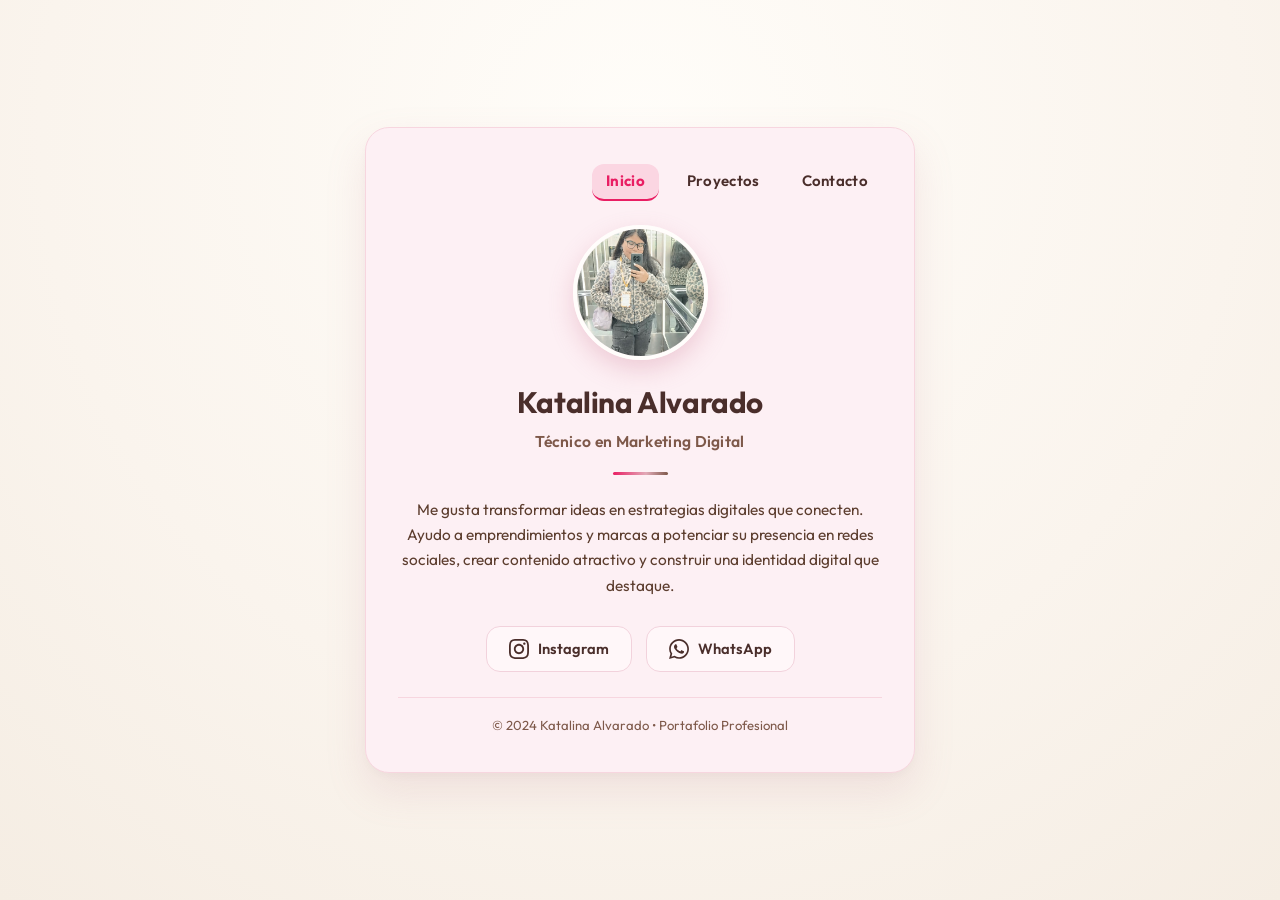
==== commit b330eb05: "merge: reconciliar estilos e iconos con la entrega parcial 01 completa" ====
--- a/index.html
+++ b/index.html
@@ -34,7 +34,7 @@
         <section class="profile-info">
             <!-- Avatar Circular -->
             <div class="avatar-container" data-aos="zoom-in" data-aos-delay="200">
-                <img src="img/avatar.jpg" alt="Fotografía de perfil de Katalina Alvarado" class="avatar-img">
+                <img src="img/avatar.jpg" alt="Fotografía de Katalina Alvarado" class="avatar-img">
             </div>
 
             <!-- Jerarquía de Textos y Títulos -->
@@ -45,22 +45,25 @@
 
             <p class="bio">
                 Me gusta transformar ideas en estrategias digitales que conecten. Ayudo a emprendimientos y marcas
-                a potenciar su presencia en redes sociales, crear contenido atractivo y construir una identidad digital
-                que
+                a potenciar su presencia en redes sociales, crear contenido atractivo y construir una identidad digital que
                 destaque.
             </p>
         </section>
 
-        <!-- 3. Botones de Enlace a Redes Sociales con Interactividad Hover -->
+        <!-- 3. Botones de Enlace a Redes Sociales con Iconos SVG y Efecto Hover/Brillo -->
         <section class="social-section" aria-label="Enlaces sociales">
             <div class="social-links" data-aos="fade-up" data-aos-delay="300">
-                <a href="https://www.instagram.com/kataatejidos" target="_blank" rel="noopener noreferrer" class="btn"
-                    title="Perfil de Instagram">
-                    <i class="icon" aria-hidden="true">📷</i> Instagram
+                <a href="https://www.instagram.com/kataatejidos" target="_blank" rel="noopener noreferrer" class="btn btn-instagram" title="Perfil de Instagram">
+                    <svg class="social-icon" width="20" height="20" viewBox="0 0 24 24" fill="currentColor" aria-hidden="true">
+                        <path d="M12 2.163c3.204 0 3.584.012 4.85.07 3.252.148 4.771 1.691 4.919 4.919.058 1.265.069 1.645.069 4.849 0 3.205-.012 3.584-.069 4.849-.149 3.225-1.664 4.771-4.919 4.919-1.266.058-1.644.07-4.85.07-3.204 0-3.584-.012-4.849-.07-3.26-.149-4.771-1.699-4.919-4.92-.058-1.265-.07-1.644-.07-4.849 0-3.204.013-3.583.07-4.849.149-3.227 1.664-4.771 4.919-4.919 1.266-.057 1.645-.069 4.849-.069zm0-2.163c-3.259 0-3.667.014-4.947.072-4.358.2-6.78 2.618-6.98 6.98-.059 1.281-.073 1.689-.073 4.948 0 3.259.014 3.668.072 4.948.2 4.358 2.618 6.78 6.98 6.98 1.281.058 1.689.072 4.948.072 3.259 0 3.668-.014 4.948-.072 4.354-.2 6.782-2.618 6.979-6.98.059-1.28.073-1.689.073-4.948 0-3.259-.014-3.667-.072-4.947-.196-4.354-2.617-6.78-6.979-6.98-1.281-.059-1.69-.073-4.949-.073zm0 5.838c-3.403 0-6.162 2.759-6.162 6.162s2.759 6.163 6.162 6.163 6.162-2.759 6.162-6.163c0-3.403-2.759-6.162-6.162-6.162zm0 10.162c-2.209 0-4-1.79-4-4 0-2.209 1.791-4 4-4s4 1.791 4 4c0 2.21-1.791 4-4 4zm6.406-11.845c-.796 0-1.441.645-1.441 1.44s.645 1.44 1.441 1.44c.795 0 1.439-.645 1.439-1.44s-.644-1.44-1.439-1.44z"/>
+                    </svg>
+                    <span>Instagram</span>
                 </a>
-                <a href="https://web.whatsapp.com/" target="_blank" rel="noopener noreferrer" class="btn"
-                    title="Contactar por WhatsApp">
-                    <i class="icon" aria-hidden="true">💬</i> WhatsApp
+                <a href="https://web.whatsapp.com/" target="_blank" rel="noopener noreferrer" class="btn btn-whatsapp" title="Contactar por WhatsApp">
+                    <svg class="social-icon" width="20" height="20" viewBox="0 0 24 24" fill="currentColor" aria-hidden="true">
+                        <path d="M.057 24l1.687-6.163c-1.041-1.804-1.588-3.849-1.587-5.946.003-6.556 5.338-11.891 11.893-11.891 3.181.001 6.167 1.24 8.413 3.488 2.245 2.248 3.481 5.236 3.48 8.414-.003 6.557-5.338 11.892-11.893 11.892-1.99-.001-3.951-.5-5.688-1.448l-6.305 1.654zm6.597-3.807c1.676.995 3.276 1.591 5.392 1.592 5.448 0 9.886-4.434 9.889-9.885.002-5.462-4.415-9.89-9.881-9.892-5.452 0-9.887 4.434-9.889 9.884-.001 2.225.651 3.891 1.746 5.634l-.999 3.648 3.742-.981zm11.387-5.464c-.074-.124-.272-.198-.57-.347-.297-.149-1.758-.868-2.031-.967-.272-.099-.47-.149-.669.149-.198.297-.768.967-.941 1.165-.173.198-.347.223-.644.074-.297-.149-1.255-.462-2.39-1.475-.883-.788-1.48-1.761-1.653-2.059-.173-.297-.018-.458.13-.606.134-.133.297-.347.446-.521.151-.172.2-.296.3-.495.099-.198.05-.372-.025-.521-.075-.148-.669-1.611-.916-2.206-.242-.579-.487-.501-.669-.51l-.57-.01c-.198 0-.52.074-.792.372s-1.04 1.016-1.04 2.479 1.065 2.876 1.213 3.074c.149.198 2.095 3.2 5.076 4.487.709.306 1.263.489 1.694.626.712.226 1.36.194 1.872.118.571-.085 1.758-.719 2.006-1.413.248-.695.248-1.29.173-1.414z"/>
+                    </svg>
+                    <span>WhatsApp</span>
                 </a>
             </div>
         </section>
--- a/css/style.css
+++ b/css/style.css
@@ -1,5 +1,39 @@
 /* ==========================================================================
-   1. RESET Y VARIABLES GLOBALES (60-30-10)
+   1. VARIABLES CSS - PALETA DE COLOR Y EFECTOS (REGLA 60-30-10)
+   ========================================================================== */
+:root {
+    /* Fondo crema claro (60% Color Dominante) */
+    --bg-cream: #FAF5EE;
+    --bg-cream-gradient: radial-gradient(circle at 50% 15%, #FFFDF9 0%, #FAF4ED 60%, #F5EDE3 100%);
+
+    /* Cuadro central rosado claro suave */
+    --card-pink: #FDF0F4;
+    --card-pink-border: #F7D6DF;
+    --card-pink-inner: #FFF8FA;
+    --card-shadow: 0 18px 40px rgba(194, 126, 146, 0.16), 0 4px 12px rgba(0, 0, 0, 0.03);
+
+    /* Textos color café (30% Estructural) */
+    --text-coffee: #4A2E2B;        /* Café oscuro para nombres y títulos */
+    --text-coffee-body: #5C3D2E;   /* Café intermedio para biografía y textos */
+    --text-coffee-muted: #7E594A;  /* Café suave para subtítulos y detalles */
+    --divider-color: #E2AAB7;      /* Línea separadora */
+
+    /* Acento rosado fuerte con brillo (10% Acento) */
+    --pink-strong: #E91E63;
+    --pink-glow: rgba(233, 30, 99, 0.7);
+    --pink-glow-spread: 0 0 12px rgba(233, 30, 99, 0.7), 0 0 24px rgba(233, 30, 99, 0.35);
+
+    /* Colores de brillo para redes sociales */
+    --social-bg: #FFF7F9;
+    --social-border: #F2D2DC;
+    --instagram-color: #E1306C;
+    --instagram-glow: 0 0 15px rgba(225, 48, 108, 0.75), 0 0 28px rgba(225, 48, 108, 0.4);
+    --whatsapp-color: #25D366;
+    --whatsapp-glow: 0 0 15px rgba(37, 211, 102, 0.75), 0 0 28px rgba(37, 211, 102, 0.4);
+}
+
+/* ==========================================================================
+   2. RESET Y ESTILOS GENERALES
    ========================================================================== */
 * {
     margin: 0;
@@ -13,48 +47,52 @@
 
 body {
     font-family: 'Outfit', -apple-system, BlinkMacSystemFont, 'Segoe UI', Roboto, sans-serif;
-    background-color: #f0f4f8;
-    /* Color dominante 60% */
-    color: #334155;
-    /* Color base de texto */
+    background-color: var(--bg-cream);
+    background-image: var(--bg-cream-gradient);
+    color: var(--text-coffee-body);
     min-height: 100vh;
     display: flex;
     justify-content: center;
     align-items: center;
     padding: 30px 15px;
-    overflow-x: hidden;
-    /* Evita cualquier scroll horizontal */
+    overflow-x: hidden; /* Previene scroll horizontal */
     line-height: 1.5;
 }
 
-/* ==========================================================================
-   2. CONTENEDOR CENTRAL RESPONSIVO (CARD)
-   ========================================================================== */
-/* Solucionado con la guía de diseño: Tarjeta centrada y adaptativa */
+a {
+    color: var(--text-coffee);
+    text-decoration: none;
+    transition: all 0.3s ease;
+}
+
+/* ==========================================================================
+   3. CONTENEDOR CENTRAL RESPONSIVO (CARD)
+   ========================================================================== */
 .card {
-    background-color: #ffffff;
+    background-color: var(--card-pink);
+    border: 1.5px solid var(--card-pink-border);
     width: 92%;
     max-width: 550px;
-    border-radius: 20px;
-    box-shadow: 0 15px 35px rgba(15, 23, 42, 0.08), 0 5px 15px rgba(15, 23, 42, 0.04);
+    border-radius: 24px;
+    box-shadow: var(--card-shadow);
     padding: 36px 32px;
     text-align: center;
     position: relative;
     transition: transform 0.3s ease, box-shadow 0.3s ease;
 }
 
-/* Variante más ancha para la cuadrícula de proyectos */
+/* Variante ancha para proyectos */
 .card-wide {
     max-width: 920px;
 }
 
-/* Variante para la página de contacto */
+/* Variante para formulario de contacto */
 .card-contact {
     max-width: 580px;
 }
 
 /* ==========================================================================
-   3. ENCABEZADO Y MENÚ DE NAVEGACIÓN
+   4. ENCABEZADO Y MENÚ DE NAVEGACIÓN
    ========================================================================== */
 .main-header {
     margin-bottom: 24px;
@@ -63,51 +101,55 @@
 .nav-menu {
     display: flex;
     justify-content: flex-end;
-    gap: 12px;
+    gap: 14px;
     flex-wrap: wrap;
 }
 
 .nav-menu a {
     text-decoration: none;
-    color: #64748b;
-    font-size: 0.92rem;
+    color: var(--text-coffee);
+    font-size: 0.94rem;
     font-weight: 600;
     padding: 6px 14px;
-    border-radius: 20px;
-    transition: all 0.25s ease;
+    border-radius: 12px;
+    letter-spacing: 0.3px;
+    transition: all 0.3s ease;
 }
 
 .nav-menu a:hover {
-    color: #2563eb;
-    background-color: #eff6ff;
+    color: var(--pink-strong);
+    background-color: rgba(233, 30, 99, 0.08);
+    text-shadow: 0 0 10px var(--pink-glow);
 }
 
 .nav-menu a.active {
-    color: #2563eb;
-    background-color: #dbeafe;
+    color: var(--pink-strong);
+    background-color: rgba(233, 30, 99, 0.12);
     font-weight: 700;
-}
-
-/* ==========================================================================
-   4. PERFIL, AVATAR Y TIPOGRAFÍA (INICIO)
+    border-bottom: 2px solid var(--pink-strong);
+}
+
+/* ==========================================================================
+   5. PERFIL, AVATAR Y TIPOGRAFÍA (INICIO)
    ========================================================================== */
 .profile-info {
-    margin-bottom: 10px;
+    margin-bottom: 12px;
 }
 
 .avatar-container {
-    width: 130px;
-    height: 130px;
+    width: 135px;
+    height: 135px;
     margin: 0 auto 20px auto;
     border-radius: 50%;
     overflow: hidden;
-    box-shadow: 0 10px 25px rgba(37, 99, 235, 0.2);
-    border: 4px solid #ffffff;
-    transition: transform 0.3s ease;
+    border: 4px solid #FFFDFB;
+    box-shadow: 0 10px 25px rgba(205, 120, 145, 0.3);
+    transition: transform 0.3s ease, box-shadow 0.3s ease;
 }
 
 .avatar-container:hover {
     transform: scale(1.04);
+    box-shadow: 0 12px 28px rgba(233, 30, 99, 0.35);
 }
 
 .avatar-img {
@@ -117,130 +159,149 @@
     display: block;
 }
 
-.name {
+.name, h1 {
     font-size: 1.85rem;
     font-weight: 700;
-    color: #0f172a;
-    /* 30% tono estructural */
+    color: var(--text-coffee);
     margin-bottom: 6px;
-    letter-spacing: -0.5px;
+    letter-spacing: -0.4px;
 }
 
 .subtitle {
-    font-size: 0.95rem;
-    color: #2563eb;
-    /* 10% acento */
+    font-size: 0.98rem;
+    color: var(--text-coffee-muted);
     font-weight: 600;
-    text-transform: uppercase;
-    letter-spacing: 0.5px;
     margin-bottom: 18px;
+    letter-spacing: 0.3px;
 }
 
 .divider {
-    width: 50px;
+    width: 55px;
     height: 3px;
-    background: linear-gradient(90deg, #2563eb, #60a5fa);
+    background: linear-gradient(90deg, #E91E63 0%, var(--divider-color) 60%, var(--text-coffee-muted) 100%);
     border: none;
-    border-radius: 2px;
-    margin: 0 auto 20px auto;
+    border-radius: 3px;
+    margin: 0 auto 22px auto;
 }
 
 .bio {
-    font-size: 0.95rem;
+    font-size: 0.96rem;
     line-height: 1.65;
-    color: #475569;
+    color: var(--text-coffee-body);
     margin-bottom: 28px;
 }
 
 /* ==========================================================================
-   5. BOTONES E INTERACTIVIDAD HOVER
+   6. BOTONES SOCIALES E ICONOS
    ========================================================================== */
 .social-links {
     display: flex;
     justify-content: center;
     gap: 14px;
     flex-wrap: wrap;
-    margin-bottom: 10px;
+    margin-bottom: 12px;
 }
 
 .btn {
     display: inline-flex;
     align-items: center;
-    gap: 8px;
-    padding: 11px 20px;
-    border-radius: 12px;
+    justify-content: center;
+    gap: 9px;
+    padding: 11px 22px;
+    border-radius: 14px;
     text-decoration: none;
     font-weight: 600;
     font-size: 0.92rem;
-    color: #334155;
-    background-color: #f1f5f9;
-    border: 1px solid #e2e8f0;
+    color: var(--text-coffee);
+    background-color: var(--social-bg);
+    border: 1.5px solid var(--social-border);
+    transition: all 0.3s cubic-bezier(0.25, 0.8, 0.25, 1);
     cursor: pointer;
-    transition: all 0.25s cubic-bezier(0.4, 0, 0.2, 1);
+}
+
+.btn .social-icon {
+    display: inline-flex;
+    align-items: center;
+    justify-content: center;
+    color: var(--text-coffee);
+    fill: currentColor;
+    transition: all 0.3s ease;
 }
 
 .btn:hover {
-    background-color: #2563eb;
-    color: #ffffff;
-    border-color: #2563eb;
+    color: var(--pink-strong);
+    border-color: var(--pink-strong);
+    background-color: #FFFFFF;
+    box-shadow: 0 0 15px rgba(233, 30, 99, 0.5);
     transform: translateY(-3px);
-    box-shadow: 0 8px 18px rgba(37, 99, 235, 0.25);
-}
-
-.icon {
-    font-style: normal;
-}
-
-/* ==========================================================================
-   6. PÁGINA DE PROYECTOS (CUADRÍCULA RESPONSIVA)
-   ========================================================================== */
-.section-title {
-    font-size: 1.75rem;
-    font-weight: 700;
-    color: #0f172a;
-    margin-bottom: 8px;
-    letter-spacing: -0.5px;
-}
-
-.section-subtitle {
-    font-size: 0.95rem;
-    color: #64748b;
-    margin-bottom: 28px;
-    max-width: 650px;
-    margin-left: auto;
-    margin-right: auto;
-}
-
-/* Grilla en 3 columnas para escritorio */
+}
+
+.btn-instagram:hover {
+    color: var(--instagram-color);
+    border-color: var(--instagram-color);
+    background-color: #FFFFFF;
+    box-shadow: var(--instagram-glow);
+}
+
+.btn-instagram:hover .social-icon {
+    color: var(--instagram-color);
+    fill: var(--instagram-color);
+    filter: drop-shadow(0 0 6px rgba(225, 48, 108, 0.6));
+}
+
+.btn-whatsapp:hover {
+    color: #1FAF59;
+    border-color: var(--whatsapp-color);
+    background-color: #FFFFFF;
+    box-shadow: var(--whatsapp-glow);
+}
+
+.btn-whatsapp:hover .social-icon {
+    color: var(--whatsapp-color);
+    fill: var(--whatsapp-color);
+    filter: drop-shadow(0 0 6px rgba(37, 211, 102, 0.6));
+}
+
+/* ==========================================================================
+   7. PÁGINA DE PROYECTOS (CUADRÍCULA RESPONSIVA)
+   ========================================================================== */
+.projects-section {
+    width: 100%;
+}
+
 .projects-grid {
     display: grid;
     grid-template-columns: repeat(3, 1fr);
     gap: 22px;
+    margin-top: 15px;
     margin-bottom: 10px;
 }
 
 .project-card {
-    background-color: #f8fafc;
-    border: 1px solid #e2e8f0;
-    border-radius: 16px;
-    overflow: hidden;
+    background-color: var(--card-pink-inner);
+    border: 1.5px solid var(--card-pink-border);
+    border-radius: 18px;
+    padding: 18px;
+    text-align: left;
     display: flex;
     flex-direction: column;
-    text-align: left;
+    box-shadow: 0 6px 16px rgba(194, 126, 146, 0.1);
     transition: transform 0.3s ease, box-shadow 0.3s ease, border-color 0.3s ease;
 }
 
 .project-card:hover {
     transform: translateY(-6px);
-    box-shadow: 0 16px 30px rgba(15, 23, 42, 0.08);
-    border-color: #cbd5e1;
+    box-shadow: 0 14px 28px rgba(233, 30, 99, 0.2);
+    border-color: #F0BDCB;
 }
 
 .project-img-container {
     width: 100%;
     height: 180px;
     overflow: hidden;
-    background-color: #e2e8f0;
+    border-radius: 12px;
+    background-color: #F5EAEF;
+    margin-bottom: 14px;
 }
 
 .project-img {
@@ -256,52 +317,58 @@
 }
 
 .project-info {
-    padding: 18px 16px;
     display: flex;
     flex-direction: column;
     flex-grow: 1;
 }
 
 .project-name {
-    font-size: 1.15rem;
+    font-size: 1.18rem;
+    color: var(--text-coffee);
+    margin-bottom: 8px;
     font-weight: 700;
-    color: #0f172a;
-    margin-bottom: 8px;
 }
 
 .project-desc {
-    font-size: 0.88rem;
-    color: #64748b;
-    line-height: 1.5;
+    font-size: 0.9rem;
+    color: var(--text-coffee-body);
+    line-height: 1.55;
     margin-bottom: 16px;
     flex-grow: 1;
 }
 
 .btn-project {
     align-self: flex-start;
-    font-size: 0.85rem;
-    padding: 8px 16px;
-    border-radius: 8px;
-    background-color: #2563eb;
-    color: #ffffff;
+    font-size: 0.88rem;
+    padding: 9px 18px;
+    border-radius: 10px;
+    background-color: var(--text-coffee);
+    color: #FFFDF9;
     border: none;
+    font-weight: 600;
+    transition: all 0.3s ease;
 }
 
 .btn-project:hover {
-    background-color: #1d4ed8;
-    color: #ffffff;
+    background-color: var(--pink-strong);
+    color: #FFFFFF;
+    box-shadow: 0 0 15px rgba(233, 30, 99, 0.6);
     transform: translateY(-2px);
-    box-shadow: 0 6px 14px rgba(37, 99, 235, 0.3);
-}
-
-/* ==========================================================================
-   7. FORMULARIO DE CONTACTO
-   ========================================================================== */
+}
+
+/* ==========================================================================
+   8. FORMULARIO DE CONTACTO
+   ========================================================================== */
+.contact-section {
+    width: 100%;
+}
+
 .contact-form {
     display: flex;
     flex-direction: column;
     gap: 18px;
     text-align: left;
+    margin-top: 15px;
     margin-bottom: 10px;
 }
 
@@ -314,28 +381,32 @@
 .form-group label {
     font-size: 0.9rem;
     font-weight: 600;
-    color: #334155;
+    color: var(--text-coffee);
 }
 
 .form-group input,
 .form-group textarea {
     width: 100%;
     padding: 12px 15px;
-    border-radius: 10px;
-    border: 1.5px solid #cbd5e1;
-    background-color: #f8fafc;
+    border: 1.5px solid var(--card-pink-border);
+    border-radius: 12px;
     font-family: inherit;
     font-size: 0.95rem;
-    color: #1e293b;
+    color: var(--text-coffee);
+    background-color: #FFFFFF;
     outline: none;
-    transition: border-color 0.25s ease, box-shadow 0.25s ease, background-color 0.25s ease;
+    transition: all 0.3s ease;
 }
 
 .form-group input:focus,
 .form-group textarea:focus {
-    border-color: #2563eb;
-    background-color: #ffffff;
-    box-shadow: 0 0 0 4px rgba(37, 99, 235, 0.12);
+    border-color: var(--pink-strong);
+    box-shadow: 0 0 10px rgba(233, 30, 99, 0.35);
+}
+
+.form-group input::placeholder,
+.form-group textarea::placeholder {
+    color: #A9897E;
 }
 
 .form-group textarea {
@@ -344,53 +415,51 @@
 }
 
 .btn-submit {
-    padding: 13px 24px;
-    background: linear-gradient(135deg, #2563eb 0%, #1d4ed8 100%);
-    color: #ffffff;
+    background-color: var(--text-coffee);
+    color: #FFF8F6;
     border: none;
+    padding: 13px 25px;
     border-radius: 12px;
     font-size: 1rem;
     font-weight: 600;
     cursor: pointer;
-    transition: all 0.3s cubic-bezier(0.4, 0, 0.2, 1);
-    box-shadow: 0 6px 18px rgba(37, 99, 235, 0.25);
+    transition: all 0.3s cubic-bezier(0.25, 0.8, 0.25, 1);
     margin-top: 6px;
+    width: 100%;
 }
 
 .btn-submit:hover {
-    background: linear-gradient(135deg, #1d4ed8 0%, #1e40af 100%);
+    background-color: var(--pink-strong);
+    color: #FFFFFF;
+    box-shadow: 0 0 18px rgba(233, 30, 99, 0.7), 0 0 30px rgba(233, 30, 99, 0.35);
     transform: translateY(-2px);
-    box-shadow: 0 10px 24px rgba(37, 99, 235, 0.35);
-}
-
-/* ==========================================================================
-   8. PIE DE PÁGINA COMÚN
+}
+
+/* ==========================================================================
+   9. PIE DE PÁGINA SEMÁNTICO
    ========================================================================== */
 .main-footer {
     margin-top: 25px;
     padding-top: 18px;
-    border-top: 1px solid #f1f5f9;
+    border-top: 1px solid var(--card-pink-border);
     font-size: 0.82rem;
-    color: #94a3b8;
-}
-
-/* ==========================================================================
-   9. MEDIA QUERIES (RESPONSIVE DESIGN PARA MÓVILES)
-   ========================================================================== */
-/* Solucionado con guia_parcial_01.md: Adaptación completa a celulares */
+    color: var(--text-coffee-muted);
+}
+
+/* ==========================================================================
+   10. MEDIA QUERIES (RESPONSIVE DESIGN PARA MÓVILES)
+   ========================================================================== */
 @media (max-width: 768px) {
     body {
         padding: 15px 10px;
     }
 
-    /* Contenedor central se adapta a pantalla pequeña */
     .card {
         width: 95%;
         padding: 26px 18px;
         margin: 10px auto;
     }
 
-    /* Menú centrado en pantallas pequeñas */
     .nav-menu {
         justify-content: center;
         gap: 8px;
@@ -402,7 +471,7 @@
         font-size: 0.88rem;
     }
 
-    /* La cuadrícula de proyectos pasa a 1 sola columna vertical */
+    /* La cuadrícula de proyectos pasa a 1 sola columna en celular */
     .projects-grid {
         grid-template-columns: 1fr;
         gap: 18px;
@@ -412,7 +481,6 @@
         height: 200px;
     }
 
-    /* Botones de redes en móvil */
     .social-links {
         flex-direction: column;
         width: 100%;
@@ -423,19 +491,12 @@
         width: 100%;
     }
 
-    /* Tipografía adaptada */
-    .name {
+    .name, h1 {
         font-size: 1.6rem;
     }
 
-    .section-title {
-        font-size: 1.5rem;
-    }
-
-    /* Inputs de formulario a pantalla completa */
     .form-group input,
     .form-group textarea {
-        font-size: 16px;
-        /* Evita zoom automático en Safari iOS */
+        font-size: 16px; /* Previene zoom automático en iOS */
     }
 }
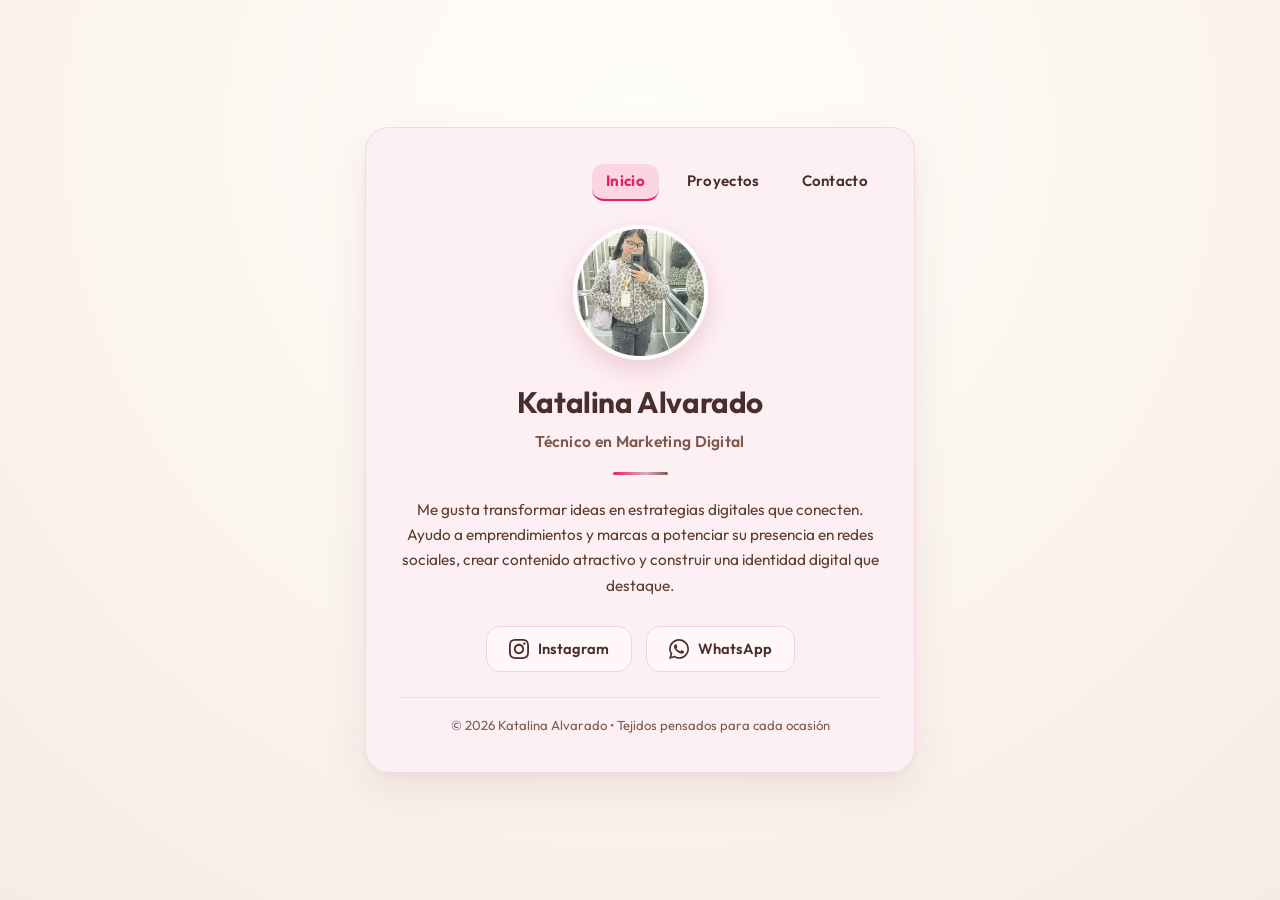
==== commit 1c353c69: "guardar pie de pagina" ====
--- a/index.html
+++ b/index.html
@@ -45,7 +45,8 @@
 
             <p class="bio">
                 Me gusta transformar ideas en estrategias digitales que conecten. Ayudo a emprendimientos y marcas
-                a potenciar su presencia en redes sociales, crear contenido atractivo y construir una identidad digital que
+                a potenciar su presencia en redes sociales, crear contenido atractivo y construir una identidad digital
+                que
                 destaque.
             </p>
         </section>
@@ -53,15 +54,21 @@
         <!-- 3. Botones de Enlace a Redes Sociales con Iconos SVG y Efecto Hover/Brillo -->
         <section class="social-section" aria-label="Enlaces sociales">
             <div class="social-links" data-aos="fade-up" data-aos-delay="300">
-                <a href="https://www.instagram.com/kataatejidos" target="_blank" rel="noopener noreferrer" class="btn btn-instagram" title="Perfil de Instagram">
-                    <svg class="social-icon" width="20" height="20" viewBox="0 0 24 24" fill="currentColor" aria-hidden="true">
-                        <path d="M12 2.163c3.204 0 3.584.012 4.85.07 3.252.148 4.771 1.691 4.919 4.919.058 1.265.069 1.645.069 4.849 0 3.205-.012 3.584-.069 4.849-.149 3.225-1.664 4.771-4.919 4.919-1.266.058-1.644.07-4.85.07-3.204 0-3.584-.012-4.849-.07-3.26-.149-4.771-1.699-4.919-4.92-.058-1.265-.07-1.644-.07-4.849 0-3.204.013-3.583.07-4.849.149-3.227 1.664-4.771 4.919-4.919 1.266-.057 1.645-.069 4.849-.069zm0-2.163c-3.259 0-3.667.014-4.947.072-4.358.2-6.78 2.618-6.98 6.98-.059 1.281-.073 1.689-.073 4.948 0 3.259.014 3.668.072 4.948.2 4.358 2.618 6.78 6.98 6.98 1.281.058 1.689.072 4.948.072 3.259 0 3.668-.014 4.948-.072 4.354-.2 6.782-2.618 6.979-6.98.059-1.28.073-1.689.073-4.948 0-3.259-.014-3.667-.072-4.947-.196-4.354-2.617-6.78-6.979-6.98-1.281-.059-1.69-.073-4.949-.073zm0 5.838c-3.403 0-6.162 2.759-6.162 6.162s2.759 6.163 6.162 6.163 6.162-2.759 6.162-6.163c0-3.403-2.759-6.162-6.162-6.162zm0 10.162c-2.209 0-4-1.79-4-4 0-2.209 1.791-4 4-4s4 1.791 4 4c0 2.21-1.791 4-4 4zm6.406-11.845c-.796 0-1.441.645-1.441 1.44s.645 1.44 1.441 1.44c.795 0 1.439-.645 1.439-1.44s-.644-1.44-1.439-1.44z"/>
+                <a href="https://www.instagram.com/kataatejidos" target="_blank" rel="noopener noreferrer"
+                    class="btn btn-instagram" title="Perfil de Instagram">
+                    <svg class="social-icon" width="20" height="20" viewBox="0 0 24 24" fill="currentColor"
+                        aria-hidden="true">
+                        <path
+                            d="M12 2.163c3.204 0 3.584.012 4.85.07 3.252.148 4.771 1.691 4.919 4.919.058 1.265.069 1.645.069 4.849 0 3.205-.012 3.584-.069 4.849-.149 3.225-1.664 4.771-4.919 4.919-1.266.058-1.644.07-4.85.07-3.204 0-3.584-.012-4.849-.07-3.26-.149-4.771-1.699-4.919-4.92-.058-1.265-.07-1.644-.07-4.849 0-3.204.013-3.583.07-4.849.149-3.227 1.664-4.771 4.919-4.919 1.266-.057 1.645-.069 4.849-.069zm0-2.163c-3.259 0-3.667.014-4.947.072-4.358.2-6.78 2.618-6.98 6.98-.059 1.281-.073 1.689-.073 4.948 0 3.259.014 3.668.072 4.948.2 4.358 2.618 6.78 6.98 6.98 1.281.058 1.689.072 4.948.072 3.259 0 3.668-.014 4.948-.072 4.354-.2 6.782-2.618 6.979-6.98.059-1.28.073-1.689.073-4.948 0-3.259-.014-3.667-.072-4.947-.196-4.354-2.617-6.78-6.979-6.98-1.281-.059-1.69-.073-4.949-.073zm0 5.838c-3.403 0-6.162 2.759-6.162 6.162s2.759 6.163 6.162 6.163 6.162-2.759 6.162-6.163c0-3.403-2.759-6.162-6.162-6.162zm0 10.162c-2.209 0-4-1.79-4-4 0-2.209 1.791-4 4-4s4 1.791 4 4c0 2.21-1.791 4-4 4zm6.406-11.845c-.796 0-1.441.645-1.441 1.44s.645 1.44 1.441 1.44c.795 0 1.439-.645 1.439-1.44s-.644-1.44-1.439-1.44z" />
                     </svg>
                     <span>Instagram</span>
                 </a>
-                <a href="https://web.whatsapp.com/" target="_blank" rel="noopener noreferrer" class="btn btn-whatsapp" title="Contactar por WhatsApp">
-                    <svg class="social-icon" width="20" height="20" viewBox="0 0 24 24" fill="currentColor" aria-hidden="true">
-                        <path d="M.057 24l1.687-6.163c-1.041-1.804-1.588-3.849-1.587-5.946.003-6.556 5.338-11.891 11.893-11.891 3.181.001 6.167 1.24 8.413 3.488 2.245 2.248 3.481 5.236 3.48 8.414-.003 6.557-5.338 11.892-11.893 11.892-1.99-.001-3.951-.5-5.688-1.448l-6.305 1.654zm6.597-3.807c1.676.995 3.276 1.591 5.392 1.592 5.448 0 9.886-4.434 9.889-9.885.002-5.462-4.415-9.89-9.881-9.892-5.452 0-9.887 4.434-9.889 9.884-.001 2.225.651 3.891 1.746 5.634l-.999 3.648 3.742-.981zm11.387-5.464c-.074-.124-.272-.198-.57-.347-.297-.149-1.758-.868-2.031-.967-.272-.099-.47-.149-.669.149-.198.297-.768.967-.941 1.165-.173.198-.347.223-.644.074-.297-.149-1.255-.462-2.39-1.475-.883-.788-1.48-1.761-1.653-2.059-.173-.297-.018-.458.13-.606.134-.133.297-.347.446-.521.151-.172.2-.296.3-.495.099-.198.05-.372-.025-.521-.075-.148-.669-1.611-.916-2.206-.242-.579-.487-.501-.669-.51l-.57-.01c-.198 0-.52.074-.792.372s-1.04 1.016-1.04 2.479 1.065 2.876 1.213 3.074c.149.198 2.095 3.2 5.076 4.487.709.306 1.263.489 1.694.626.712.226 1.36.194 1.872.118.571-.085 1.758-.719 2.006-1.413.248-.695.248-1.29.173-1.414z"/>
+                <a href="https://web.whatsapp.com/" target="_blank" rel="noopener noreferrer" class="btn btn-whatsapp"
+                    title="Contactar por WhatsApp">
+                    <svg class="social-icon" width="20" height="20" viewBox="0 0 24 24" fill="currentColor"
+                        aria-hidden="true">
+                        <path
+                            d="M.057 24l1.687-6.163c-1.041-1.804-1.588-3.849-1.587-5.946.003-6.556 5.338-11.891 11.893-11.891 3.181.001 6.167 1.24 8.413 3.488 2.245 2.248 3.481 5.236 3.48 8.414-.003 6.557-5.338 11.892-11.893 11.892-1.99-.001-3.951-.5-5.688-1.448l-6.305 1.654zm6.597-3.807c1.676.995 3.276 1.591 5.392 1.592 5.448 0 9.886-4.434 9.889-9.885.002-5.462-4.415-9.89-9.881-9.892-5.452 0-9.887 4.434-9.889 9.884-.001 2.225.651 3.891 1.746 5.634l-.999 3.648 3.742-.981zm11.387-5.464c-.074-.124-.272-.198-.57-.347-.297-.149-1.758-.868-2.031-.967-.272-.099-.47-.149-.669.149-.198.297-.768.967-.941 1.165-.173.198-.347.223-.644.074-.297-.149-1.255-.462-2.39-1.475-.883-.788-1.48-1.761-1.653-2.059-.173-.297-.018-.458.13-.606.134-.133.297-.347.446-.521.151-.172.2-.296.3-.495.099-.198.05-.372-.025-.521-.075-.148-.669-1.611-.916-2.206-.242-.579-.487-.501-.669-.51l-.57-.01c-.198 0-.52.074-.792.372s-1.04 1.016-1.04 2.479 1.065 2.876 1.213 3.074c.149.198 2.095 3.2 5.076 4.487.709.306 1.263.489 1.694.626.712.226 1.36.194 1.872.118.571-.085 1.758-.719 2.006-1.413.248-.695.248-1.29.173-1.414z" />
                     </svg>
                     <span>WhatsApp</span>
                 </a>
@@ -70,7 +77,7 @@
 
         <!-- 4. Pie de Página Semántico -->
         <footer class="main-footer">
-            <p>&copy; 2024 Katalina Alvarado &bull; Portafolio Profesional</p>
+            <p>&copy; 2026 Katalina Alvarado &bull; Tejidos pensados para cada ocasión</p>
         </footer>
 
     </main>
